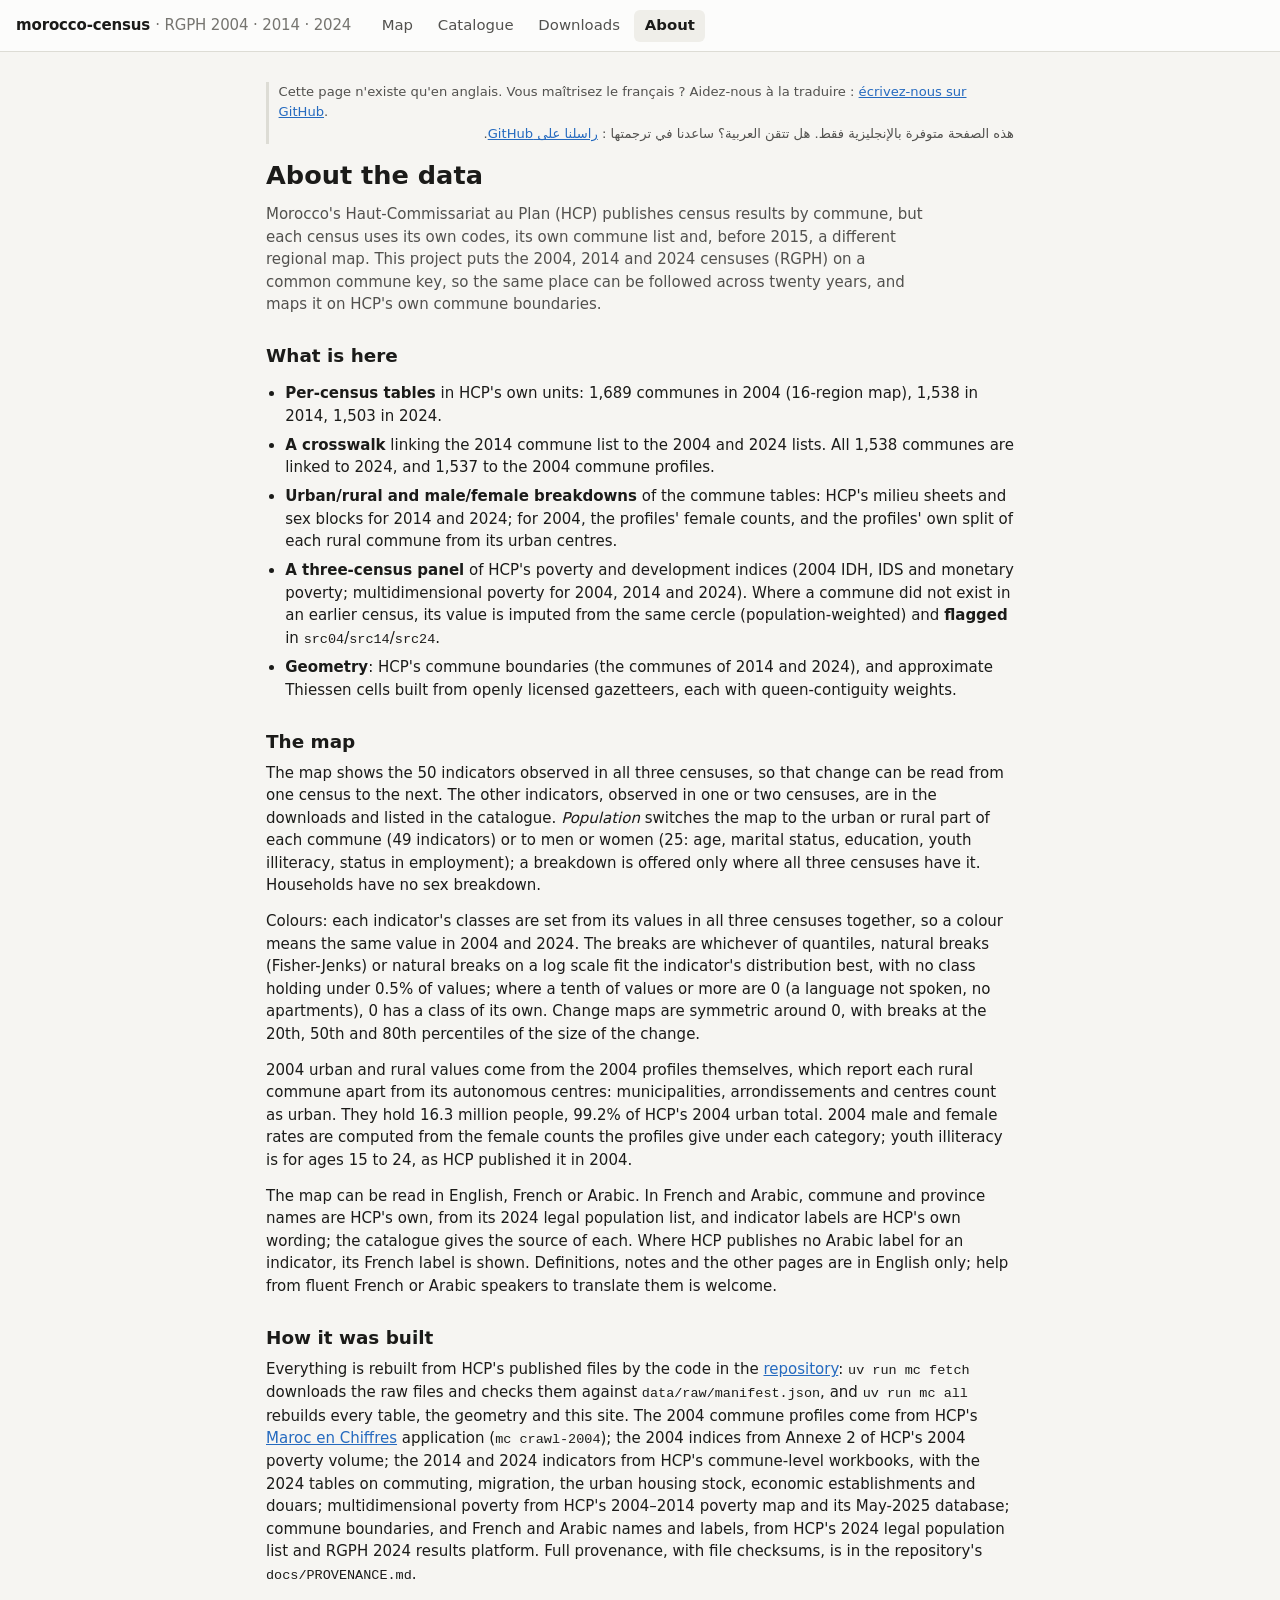
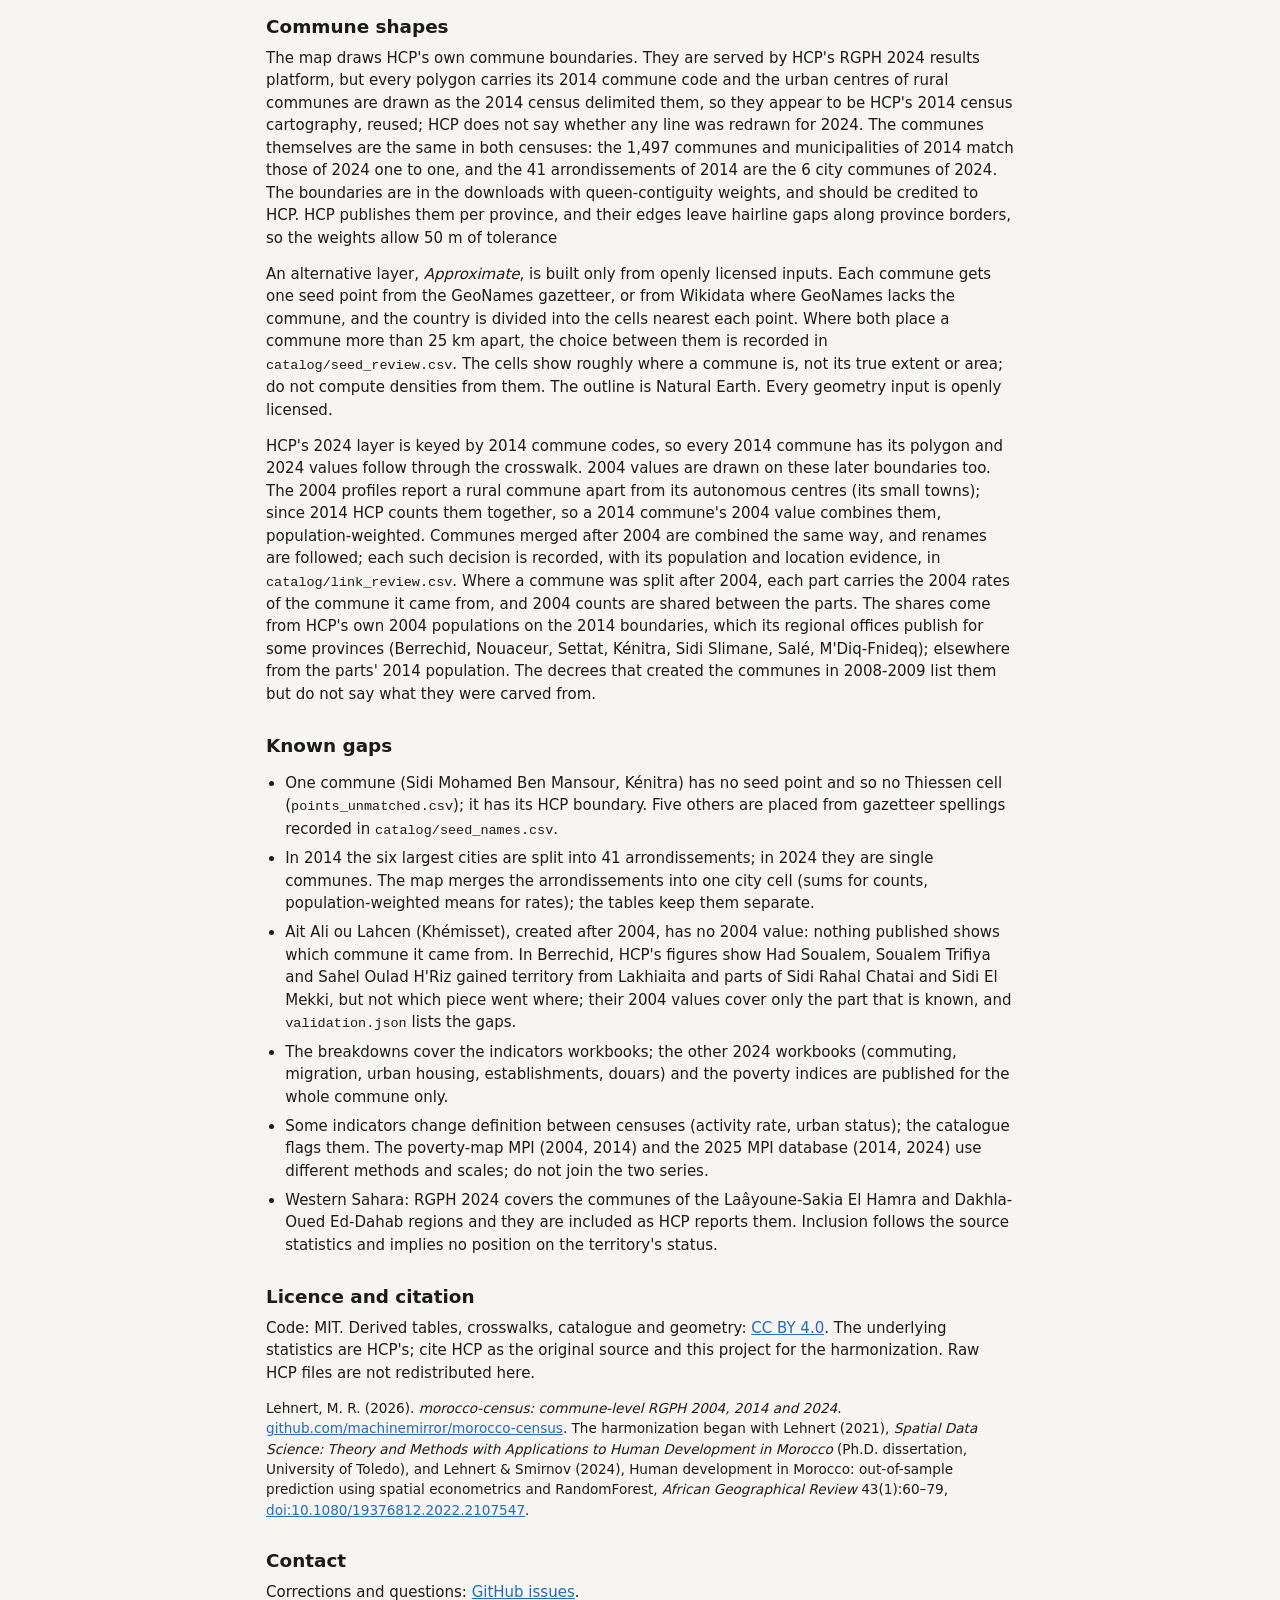
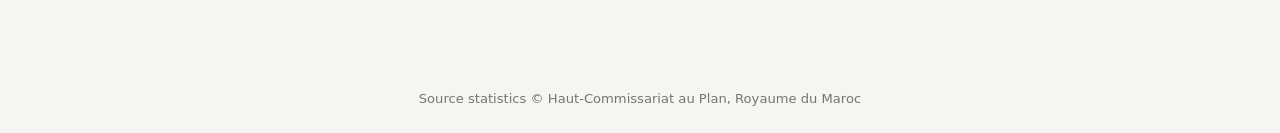
==== site/about.html @ 6229b7d9 "HCP boundary layer described as the 2014-2024 communes on HCP's 2014 census cartography The files co" ====
<!doctype html>
<html lang="en">
<head>
<meta charset="utf-8">
<meta name="viewport" content="width=device-width, initial-scale=1, viewport-fit=cover">
<title>morocco-census · About</title>
<link rel="stylesheet" href="style.css">
<style>
  .page { max-width: 780px; }
  li { margin-bottom: 0.4rem; }
  .page ul { padding-inline-start: 1.2rem; }
</style>
</head>
<body>
<header class="topbar"></header>
<div class="page">
  <div class="i18n" id="i18n-page"></div>
  <h1>About the data</h1>
  <p class="lede">Morocco's Haut-Commissariat au Plan (HCP) publishes census results by commune, but each census
    uses its own codes, its own commune list and, before 2015, a different regional map. This project puts the
    2004, 2014 and 2024 censuses (RGPH) on a common commune key, so the same place can be followed across twenty
    years, and maps it on HCP's own commune boundaries.</p>

  <h2>What is here</h2>
  <ul>
    <li><b>Per-census tables</b> in HCP's own units: 1,689 communes in 2004 (16-region map), 1,538 in 2014, 1,503 in 2024.</li>
    <li><b>A crosswalk</b> linking the 2014 commune list to the 2004 and 2024 lists. All 1,538 communes are linked to
      2024, and 1,537 to the 2004 commune profiles.</li>
    <li><b>Urban/rural and male/female breakdowns</b> of the commune tables: HCP's milieu sheets and sex blocks for 2014
      and 2024; for 2004, the profiles' female counts, and the profiles' own split of each rural commune from its
      urban centres.</li>
    <li><b>A three-census panel</b> of HCP's poverty and development indices (2004 IDH, IDS and monetary poverty;
      multidimensional poverty for 2004, 2014 and 2024). Where a commune did not exist in an earlier census, its value
      is imputed from the same cercle (population-weighted) and <b>flagged</b> in <code>src04</code>/<code>src14</code>/<code>src24</code>.</li>
    <li><b>Geometry</b>: HCP's commune boundaries (the communes of 2014 and 2024), and approximate Thiessen cells built from openly licensed
      gazetteers, each with queen-contiguity weights.</li>
  </ul>

  <h2>The map</h2>
  <p>The map shows the 50 indicators observed in all three censuses, so that change can be read from one census to the
    next. The other indicators, observed in one or two censuses, are in the downloads and listed in the catalogue.
    <i>Population</i> switches the map to the urban or rural part of each commune (49 indicators) or to men or women
    (25: age, marital status, education, youth illiteracy, status in employment); a breakdown is offered only where
    all three censuses have it. Households have no sex breakdown.</p>
  <p>Colours: each indicator's classes are set from its values in all three censuses together, so a colour means the
    same value in 2004 and 2024. The breaks are whichever of quantiles, natural breaks (Fisher-Jenks) or natural breaks
    on a log scale fit the indicator's distribution best, with no class holding under 0.5% of values; where a tenth of
    values or more are 0 (a language not spoken, no apartments), 0 has a class of its own. Change maps are symmetric
    around 0, with breaks at the 20th, 50th and 80th percentiles of the size of the change.</p>
  <p>2004 urban and rural values come from the 2004 profiles themselves, which report each rural commune apart from
    its autonomous centres: municipalities, arrondissements and centres count as urban. They hold 16.3 million people,
    99.2% of HCP's 2004 urban total. 2004 male and female rates are computed from the female counts the profiles give
    under each category; youth illiteracy is for ages 15 to 24, as HCP published it in 2004.</p>
  <p>The map can be read in English, French or Arabic. In French and Arabic, commune and province names are HCP's
    own, from its 2024 legal population list, and indicator labels are HCP's own wording; the catalogue gives the
    source of each. Where HCP publishes no Arabic label for an indicator, its French label is shown. Definitions,
    notes and the other pages are in English only; help from fluent French or Arabic speakers to translate them is
    welcome.</p>

  <h2>How it was built</h2>
  <p>Everything is rebuilt from HCP's published files by the code in the
    <a href="https://github.com/machinemirror/morocco-census">repository</a>: <code>uv run mc fetch</code> downloads
    the raw files and checks them against <code>data/raw/manifest.json</code>, and <code>uv run mc all</code> rebuilds
    every table, the geometry and this site. The 2004 commune profiles come from HCP's
    <a href="https://applications-web.hcp.ma/hpmc/frmmarocenchiffres.aspx">Maroc en Chiffres</a> application
    (<code>mc crawl-2004</code>); the 2004 indices from Annexe 2 of HCP's 2004 poverty volume; the 2014 and 2024
    indicators from HCP's commune-level workbooks, with the 2024 tables on commuting, migration, the urban housing
    stock, economic establishments and douars; multidimensional poverty from HCP's 2004–2014 poverty map and its
    May-2025 database; commune boundaries, and French and Arabic names and labels, from HCP's 2024 legal population
    list and RGPH 2024 results platform. Full provenance, with file checksums, is in the repository's
    <code>docs/PROVENANCE.md</code>.</p>

  <h2>Commune shapes</h2>
  <p>The map draws HCP's own commune boundaries. They are served by HCP's RGPH 2024 results platform, but every polygon
    carries its 2014 commune code and the urban centres of rural communes are drawn as the 2014 census delimited them,
    so they appear to be HCP's 2014 census cartography, reused; HCP does not say whether any line was redrawn for
    2024. The communes themselves are the same in both censuses: the 1,497 communes and municipalities of 2014 match
    those of 2024 one to one, and the 41 arrondissements of 2014 are the 6 city communes of 2024. The boundaries are in
    the downloads with queen-contiguity weights, and should be credited to HCP. HCP publishes them per province, and
    their edges leave hairline gaps along province borders, so the weights allow 50 m of tolerance</p>
  <p>An alternative layer, <i>Approximate</i>, is built only from openly licensed inputs. Each commune gets one seed
    point from the GeoNames gazetteer, or from Wikidata where GeoNames lacks the commune, and the country is divided
    into the cells nearest each point. Where both place a commune more than 25 km apart, the choice between them is
    recorded in <code>catalog/seed_review.csv</code>. The cells show roughly where a commune is, not its true
    extent or area; do not compute densities from them. The outline is Natural Earth. Every geometry input is openly
    licensed.</p>
  <p>HCP's 2024 layer is keyed by 2014 commune codes, so every 2014 commune has its polygon and 2024 values follow
    through the crosswalk. 2004 values are drawn on these later boundaries too. The 2004 profiles report a rural
    commune apart from its autonomous centres (its small towns); since 2014 HCP counts them together, so a 2014
    commune's 2004 value combines them, population-weighted. Communes merged after 2004 are combined the same way,
    and renames are followed; each such decision is recorded, with its population and location evidence, in
    <code>catalog/link_review.csv</code>. Where a commune was split after 2004, each part carries the 2004 rates of the
    commune it came from, and 2004 counts are shared between the parts. The shares come from HCP's own 2004
    populations on the 2014 boundaries, which its regional offices publish for some provinces (Berrechid, Nouaceur,
    Settat, Kénitra, Sidi Slimane, Salé, M'Diq-Fnideq); elsewhere from the parts' 2014 population. The decrees that
    created the communes in 2008-2009 list them but do not say what they were carved from.</p>

  <h2>Known gaps</h2>
  <ul>
    <li>One commune (Sidi Mohamed Ben Mansour, Kénitra) has no seed point and so no Thiessen cell
      (<code>points_unmatched.csv</code>); it has its HCP boundary. Five others are placed from gazetteer spellings recorded in <code>catalog/seed_names.csv</code>.</li>
    <li>In 2014 the six largest cities are split into 41 arrondissements; in 2024 they are single communes. The map
      merges the arrondissements into one city cell (sums for counts, population-weighted means for rates); the
      tables keep them separate.</li>
    <li>Ait Ali ou Lahcen (Khémisset), created after 2004, has no 2004 value: nothing published shows which commune it
      came from. In Berrechid, HCP's figures show Had Soualem, Soualem Trifiya and Sahel Oulad H'Riz gained territory
      from Lakhiaita and parts of Sidi Rahal Chatai and Sidi El Mekki, but not which piece went where; their 2004
      values cover only the part that is known, and <code>validation.json</code> lists the gaps.</li>
    <li>The breakdowns cover the indicators workbooks; the other 2024 workbooks (commuting, migration, urban housing,
      establishments, douars) and the poverty indices are published for the whole commune only.</li>
    <li>Some indicators change definition between censuses (activity rate, urban status); the catalogue flags them.
      The poverty-map MPI (2004, 2014) and the 2025 MPI database (2014, 2024) use different methods and scales; do not
      join the two series.</li>
    <li>Western Sahara: RGPH 2024 covers the communes of the Laâyoune-Sakia El Hamra and Dakhla-Oued Ed-Dahab regions and
      they are included as HCP reports them. Inclusion follows the source statistics and implies no position on the
      territory's status.</li>
  </ul>

  <h2>Licence and citation</h2>
  <p>Code: MIT. Derived tables, crosswalks, catalogue and geometry: <a href="https://creativecommons.org/licenses/by/4.0/">CC BY 4.0</a>.
    The underlying statistics are HCP's; cite HCP as the original source and this project for the harmonization.
    Raw HCP files are not redistributed here.</p>
  <p class="small">Lehnert, M. R. (2026). <i>morocco-census: commune-level RGPH 2004, 2014 and 2024</i>.
    <a href="https://github.com/machinemirror/morocco-census">github.com/machinemirror/morocco-census</a>.
    The harmonization began with Lehnert (2021), <i>Spatial Data Science: Theory and Methods with Applications to
    Human Development in Morocco</i> (Ph.D. dissertation, University of Toledo), and Lehnert &amp; Smirnov (2024),
    Human development in Morocco: out-of-sample prediction using spatial econometrics and RandomForest,
    <i>African Geographical Review</i> 43(1):60–79,
    <a href="https://doi.org/10.1080/19376812.2022.2107547">doi:10.1080/19376812.2022.2107547</a>.</p>

  <h2>Contact</h2>
  <p>Corrections and questions: <a href="https://github.com/machinemirror/morocco-census/issues">GitHub issues</a>.</p>
</div>
<footer class="site">Source statistics © Haut-Commissariat au Plan, Royaume du Maroc</footer>
<script src="common.js"></script>
<script>
MC.header("about");
</script>
</body>
</html>
---- site/style.css ----
:root {
  --bg: #f6f5f2;
  --surface: #fcfcfb;
  --surface-2: #efeee9;
  --line: #dddcd5;
  --text: #1b1b19;
  --text-2: #52514e;
  --text-3: #767570;
  --accent: #256abf;
  --accent-ink: #ffffff;
  --warn-bg: #fff4dc;
  --warn-line: #eccf8a;
  --nodata: #e4e3de;
  --sea: #dfe8ef;
  --land: #efeee9;
  --radius: 8px;
  --font: "Inter", system-ui, -apple-system, "Segoe UI", Roboto, sans-serif;
  --mono: ui-monospace, "SF Mono", Menlo, Consolas, monospace;
  color-scheme: light;
}
/* Inter has no Arabic; letter-spacing breaks Arabic joining */
:root:lang(ar) { --font: system-ui, -apple-system, "Segoe UI", "Noto Sans Arabic", Tahoma, sans-serif; }
:lang(ar) * { letter-spacing: 0 !important; }
@media (prefers-color-scheme: dark) {
  :root:not([data-theme="light"]) {
    --bg: #121211;
    --surface: #1a1a19;
    --surface-2: #242422;
    --line: #353532;
    --text: #f2f1ed;
    --text-2: #c3c2b7;
    --text-3: #9a9990;
    --accent: #6da7ec;
    --accent-ink: #0b0b0b;
    --warn-bg: #2e2716;
    --warn-line: #6b5621;
    --nodata: #3a3a37;
    --sea: #1c2328;
    --land: #262624;
    color-scheme: dark;
  }
}
:root[data-theme="dark"] {
  --bg: #121211;
  --surface: #1a1a19;
  --surface-2: #242422;
  --line: #353532;
  --text: #f2f1ed;
  --text-2: #c3c2b7;
  --text-3: #9a9990;
  --accent: #6da7ec;
  --accent-ink: #0b0b0b;
  --warn-bg: #2e2716;
  --warn-line: #6b5621;
  --nodata: #3a3a37;
  --sea: #1c2328;
  --land: #262624;
  color-scheme: dark;
}

* { box-sizing: border-box; }
html, body { margin: 0; }
body {
  background: var(--bg);
  color: var(--text);
  font: 15px/1.5 var(--font);
  -webkit-font-smoothing: antialiased;
}
a { color: var(--accent); }
code { font-family: var(--mono); font-size: 0.9em; }
h1, h2, h3 { line-height: 1.2; margin: 0 0 0.5em; }
h1 { font-size: 1.6rem; font-weight: 650; }
h2 { font-size: 1.15rem; font-weight: 620; margin-top: 1.6em; }
p { margin: 0 0 0.9em; }

.topbar {
  display: flex; align-items: center; gap: 1.25rem; flex-wrap: wrap;
  padding: 0.6rem 1rem; padding-top: calc(0.6rem + env(safe-area-inset-top, 0px));
  background: var(--surface); border-bottom: 1px solid var(--line);
}
.brand { font-weight: 680; color: var(--text); text-decoration: none; letter-spacing: -0.01em; }
.brand span { color: var(--text-3); font-weight: 500; }
.nav { display: flex; gap: 0.25rem; flex-wrap: wrap; }
.nav a {
  color: var(--text-2); text-decoration: none; padding: 0.3rem 0.65rem; border-radius: 6px; font-size: 0.93rem;
}
.nav a:hover { background: var(--surface-2); color: var(--text); }
.nav a[aria-current="page"] { background: var(--surface-2); color: var(--text); font-weight: 600; }
.topbar .spacer { flex: 1; }
.lang { display: flex; border: 1px solid var(--line); border-radius: 6px; overflow: hidden; }
.lang button {
  font: inherit; font-size: 0.82rem; border: 0; background: transparent; color: var(--text-2);
  padding: 0.2rem 0.55rem; cursor: pointer;
}
.lang button[aria-pressed="true"] { background: var(--accent); color: var(--accent-ink); }

.page { max-width: 1100px; margin: 0 auto; padding: 1.75rem 16px 3rem; }
.lede { color: var(--text-2); max-width: 70ch; }
.muted { color: var(--text-3); }
.small { font-size: 0.85rem; }

.card { background: var(--surface); border: 1px solid var(--line); border-radius: var(--radius); padding: 1rem 1.1rem; }
.grid { display: grid; grid-template-columns: repeat(auto-fill, minmax(260px, 1fr)); gap: 0.9rem; }

.i18n { color: var(--text-2); font-size: 0.82rem; }
.i18n p { margin: 0.15rem 0; }
.i18n:empty { display: none; }
#i18n-page { border-inline-start: 3px solid var(--line); padding-inline-start: 0.6rem; margin-bottom: 1rem; }

.note {
  background: var(--warn-bg); border: 1px solid var(--warn-line); border-radius: var(--radius);
  padding: 0.55rem 0.75rem; font-size: 0.85rem; color: var(--text);
}

input[type="search"], select {
  font: inherit; font-size: 0.92rem; color: var(--text); background: var(--surface);
  border: 1px solid var(--line); border-radius: 6px; padding: 0.4rem 0.55rem; width: 100%;
}
input[type="search"]:focus, select:focus, button:focus-visible { outline: 2px solid var(--accent); outline-offset: 1px; }

.seg { display: flex; border: 1px solid var(--line); border-radius: 6px; overflow: hidden; }
.seg button {
  flex: 1; font: inherit; font-size: 0.88rem; border: 0; border-inline-end: 1px solid var(--line);
  background: var(--surface); color: var(--text-2); padding: 0.35rem 0.3rem; cursor: pointer;
}
.seg button:last-child { border-inline-end: 0; }
.seg button[aria-pressed="true"] { background: var(--accent); color: var(--accent-ink); font-weight: 600; }
.seg button:disabled { color: var(--text-3); opacity: 0.45; cursor: not-allowed; }

.table-wrap { overflow-x: auto; border: 1px solid var(--line); border-radius: var(--radius); background: var(--surface); }
table { border-collapse: collapse; width: 100%; font-size: 0.88rem; }
th, td { text-align: start; padding: 0.45rem 0.65rem; border-bottom: 1px solid var(--line); vertical-align: top; }
th { font-weight: 600; color: var(--text-2); background: var(--surface-2); position: sticky; top: 0; }
tbody tr:last-child td { border-bottom: 0; }
td.num { text-align: end; font-variant-numeric: tabular-nums; white-space: nowrap; }
.tag {
  display: inline-block; font-size: 0.75rem; padding: 0.05rem 0.4rem; border-radius: 4px;
  background: var(--surface-2); color: var(--text-2); border: 1px solid var(--line); white-space: nowrap;
}
.tag.warn { background: var(--warn-bg); border-color: var(--warn-line); color: var(--text); }
footer.site { color: var(--text-3); font-size: 0.82rem; padding: 1.5rem 16px 2rem; text-align: center; }
footer.site a { color: var(--text-2); }
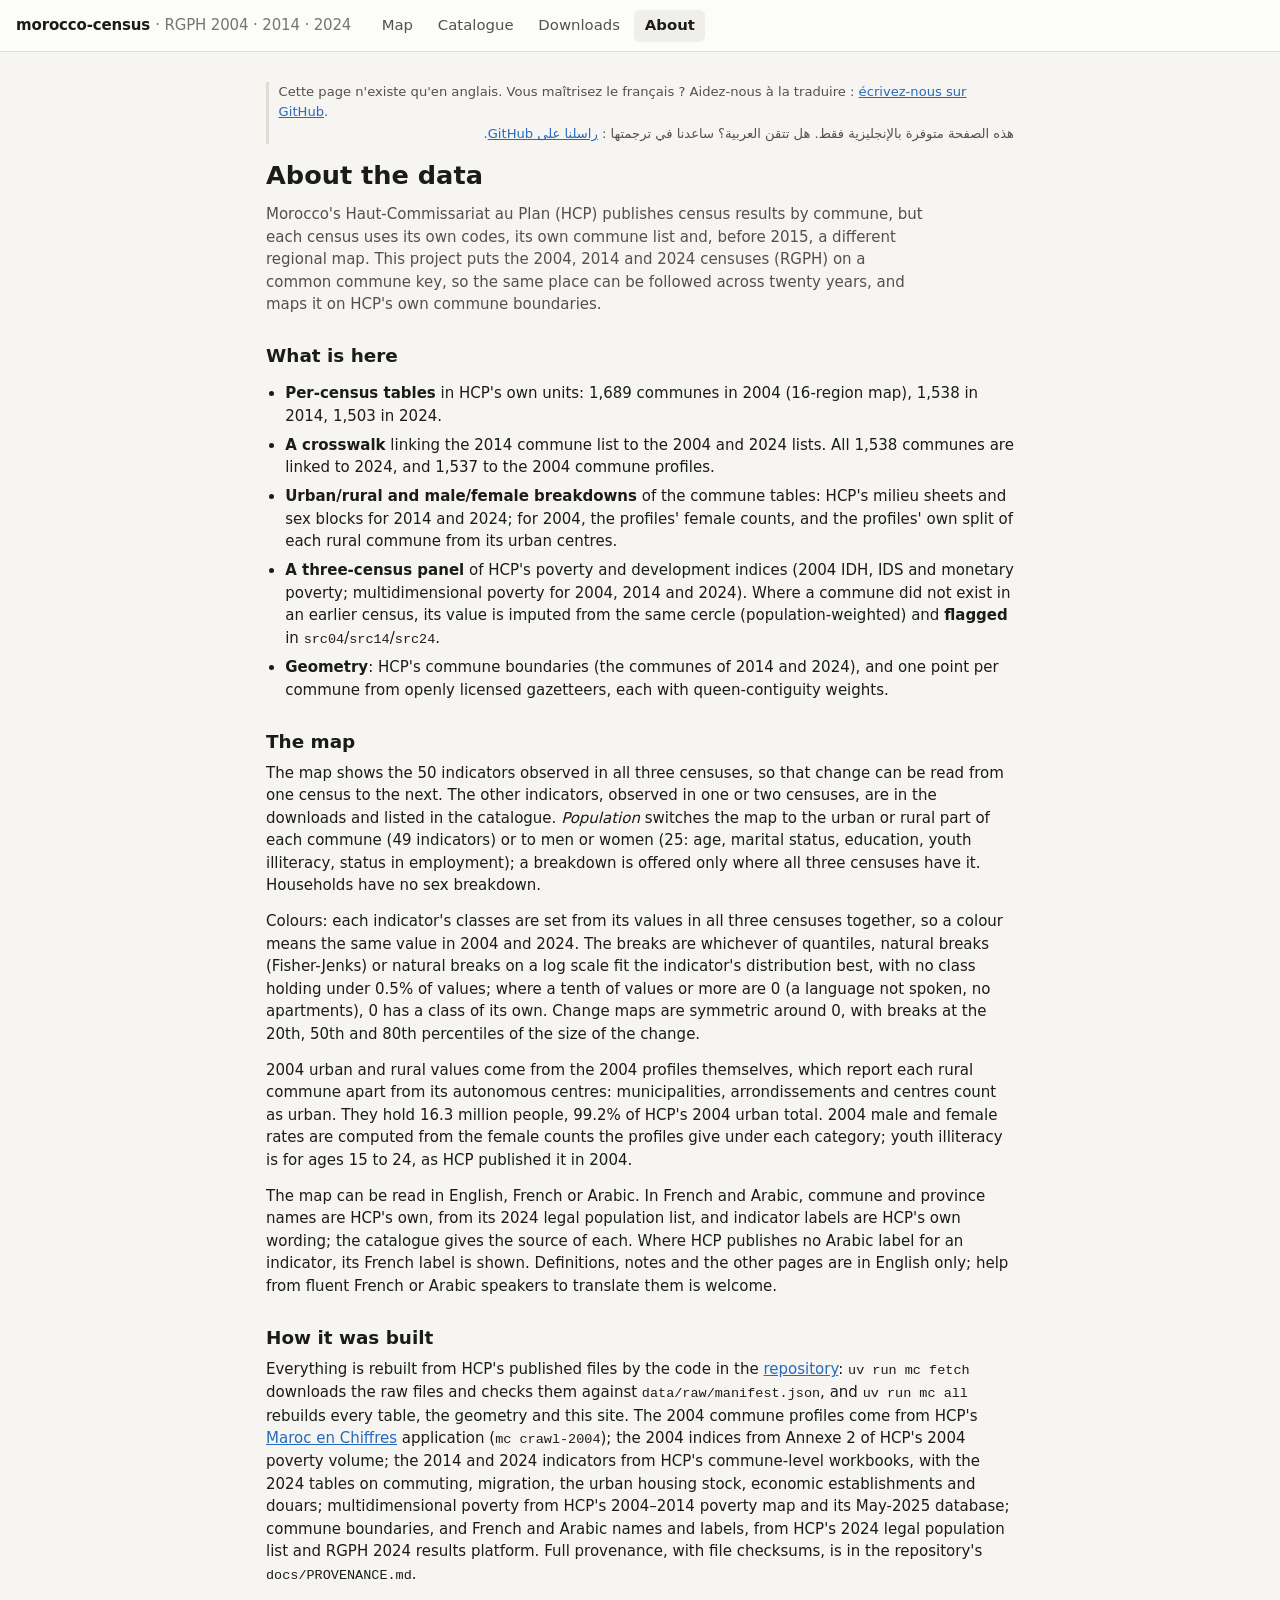
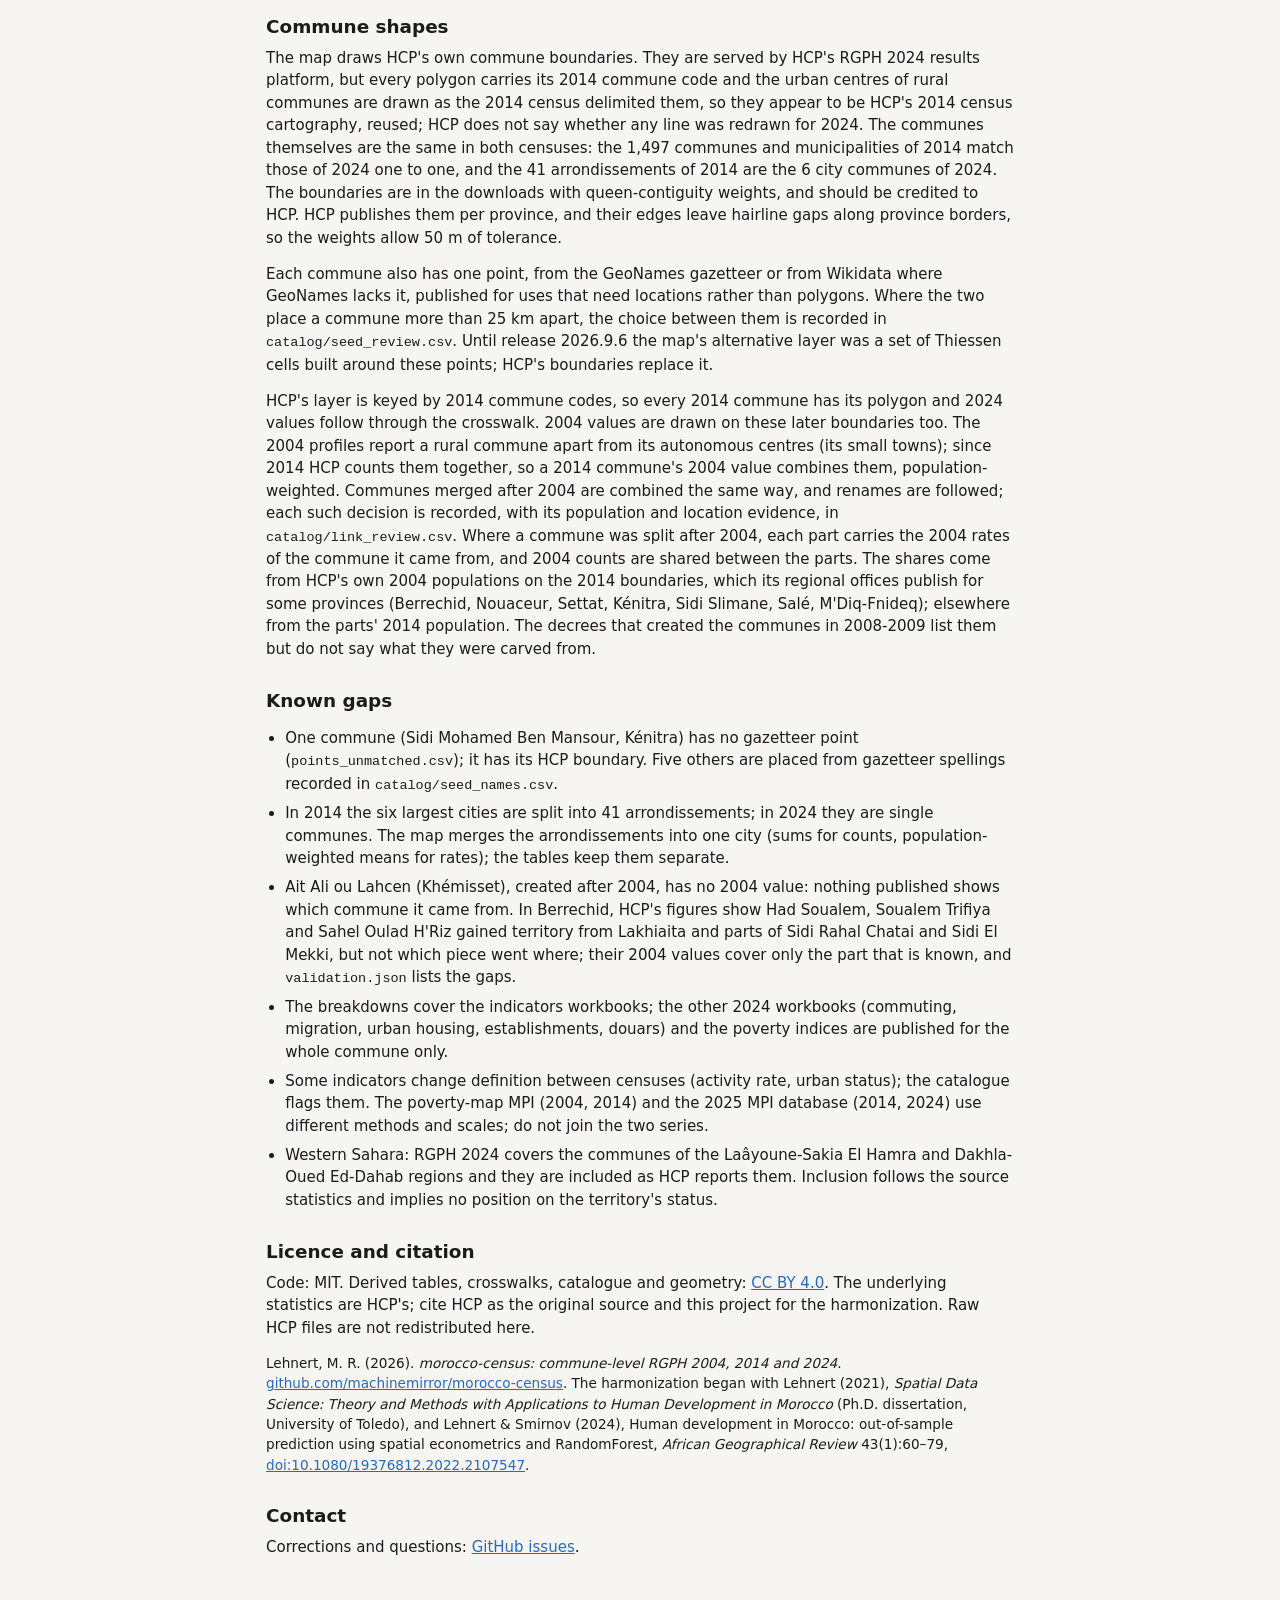
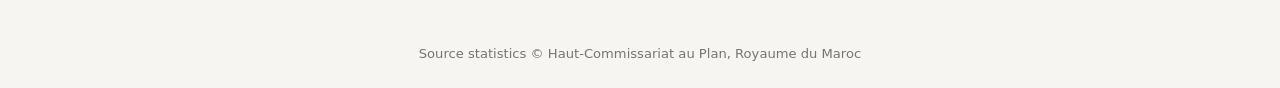
==== commit 384f75a4: "Retire the Thiessen cells; the map draws HCP's commune boundaries only - geometry: points only (geom" ====
--- a/site/about.html
+++ b/site/about.html
@@ -32,7 +32,7 @@
     <li><b>A three-census panel</b> of HCP's poverty and development indices (2004 IDH, IDS and monetary poverty;
       multidimensional poverty for 2004, 2014 and 2024). Where a commune did not exist in an earlier census, its value
       is imputed from the same cercle (population-weighted) and <b>flagged</b> in <code>src04</code>/<code>src14</code>/<code>src24</code>.</li>
-    <li><b>Geometry</b>: HCP's commune boundaries (the communes of 2014 and 2024), and approximate Thiessen cells built from openly licensed
+    <li><b>Geometry</b>: HCP's commune boundaries (the communes of 2014 and 2024), and one point per commune from openly licensed
       gazetteers, each with queen-contiguity weights.</li>
   </ul>
 
@@ -77,14 +77,12 @@
     2024. The communes themselves are the same in both censuses: the 1,497 communes and municipalities of 2014 match
     those of 2024 one to one, and the 41 arrondissements of 2014 are the 6 city communes of 2024. The boundaries are in
     the downloads with queen-contiguity weights, and should be credited to HCP. HCP publishes them per province, and
-    their edges leave hairline gaps along province borders, so the weights allow 50 m of tolerance</p>
-  <p>An alternative layer, <i>Approximate</i>, is built only from openly licensed inputs. Each commune gets one seed
-    point from the GeoNames gazetteer, or from Wikidata where GeoNames lacks the commune, and the country is divided
-    into the cells nearest each point. Where both place a commune more than 25 km apart, the choice between them is
-    recorded in <code>catalog/seed_review.csv</code>. The cells show roughly where a commune is, not its true
-    extent or area; do not compute densities from them. The outline is Natural Earth. Every geometry input is openly
-    licensed.</p>
-  <p>HCP's 2024 layer is keyed by 2014 commune codes, so every 2014 commune has its polygon and 2024 values follow
+    their edges leave hairline gaps along province borders, so the weights allow 50 m of tolerance.</p>
+  <p>Each commune also has one point, from the GeoNames gazetteer or from Wikidata where GeoNames lacks it, published
+    for uses that need locations rather than polygons. Where the two place a commune more than 25 km apart, the choice
+    between them is recorded in <code>catalog/seed_review.csv</code>. Until release 2026.9.6 the map's alternative
+    layer was a set of Thiessen cells built around these points; HCP's boundaries replace it.</p>
+  <p>HCP's layer is keyed by 2014 commune codes, so every 2014 commune has its polygon and 2024 values follow
     through the crosswalk. 2004 values are drawn on these later boundaries too. The 2004 profiles report a rural
     commune apart from its autonomous centres (its small towns); since 2014 HCP counts them together, so a 2014
     commune's 2004 value combines them, population-weighted. Communes merged after 2004 are combined the same way,
@@ -97,10 +95,10 @@
 
   <h2>Known gaps</h2>
   <ul>
-    <li>One commune (Sidi Mohamed Ben Mansour, Kénitra) has no seed point and so no Thiessen cell
+    <li>One commune (Sidi Mohamed Ben Mansour, Kénitra) has no gazetteer point
       (<code>points_unmatched.csv</code>); it has its HCP boundary. Five others are placed from gazetteer spellings recorded in <code>catalog/seed_names.csv</code>.</li>
     <li>In 2014 the six largest cities are split into 41 arrondissements; in 2024 they are single communes. The map
-      merges the arrondissements into one city cell (sums for counts, population-weighted means for rates); the
+      merges the arrondissements into one city (sums for counts, population-weighted means for rates); the
       tables keep them separate.</li>
     <li>Ait Ali ou Lahcen (Khémisset), created after 2004, has no 2004 value: nothing published shows which commune it
       came from. In Berrechid, HCP's figures show Had Soualem, Soualem Trifiya and Sahel Oulad H'Riz gained territory
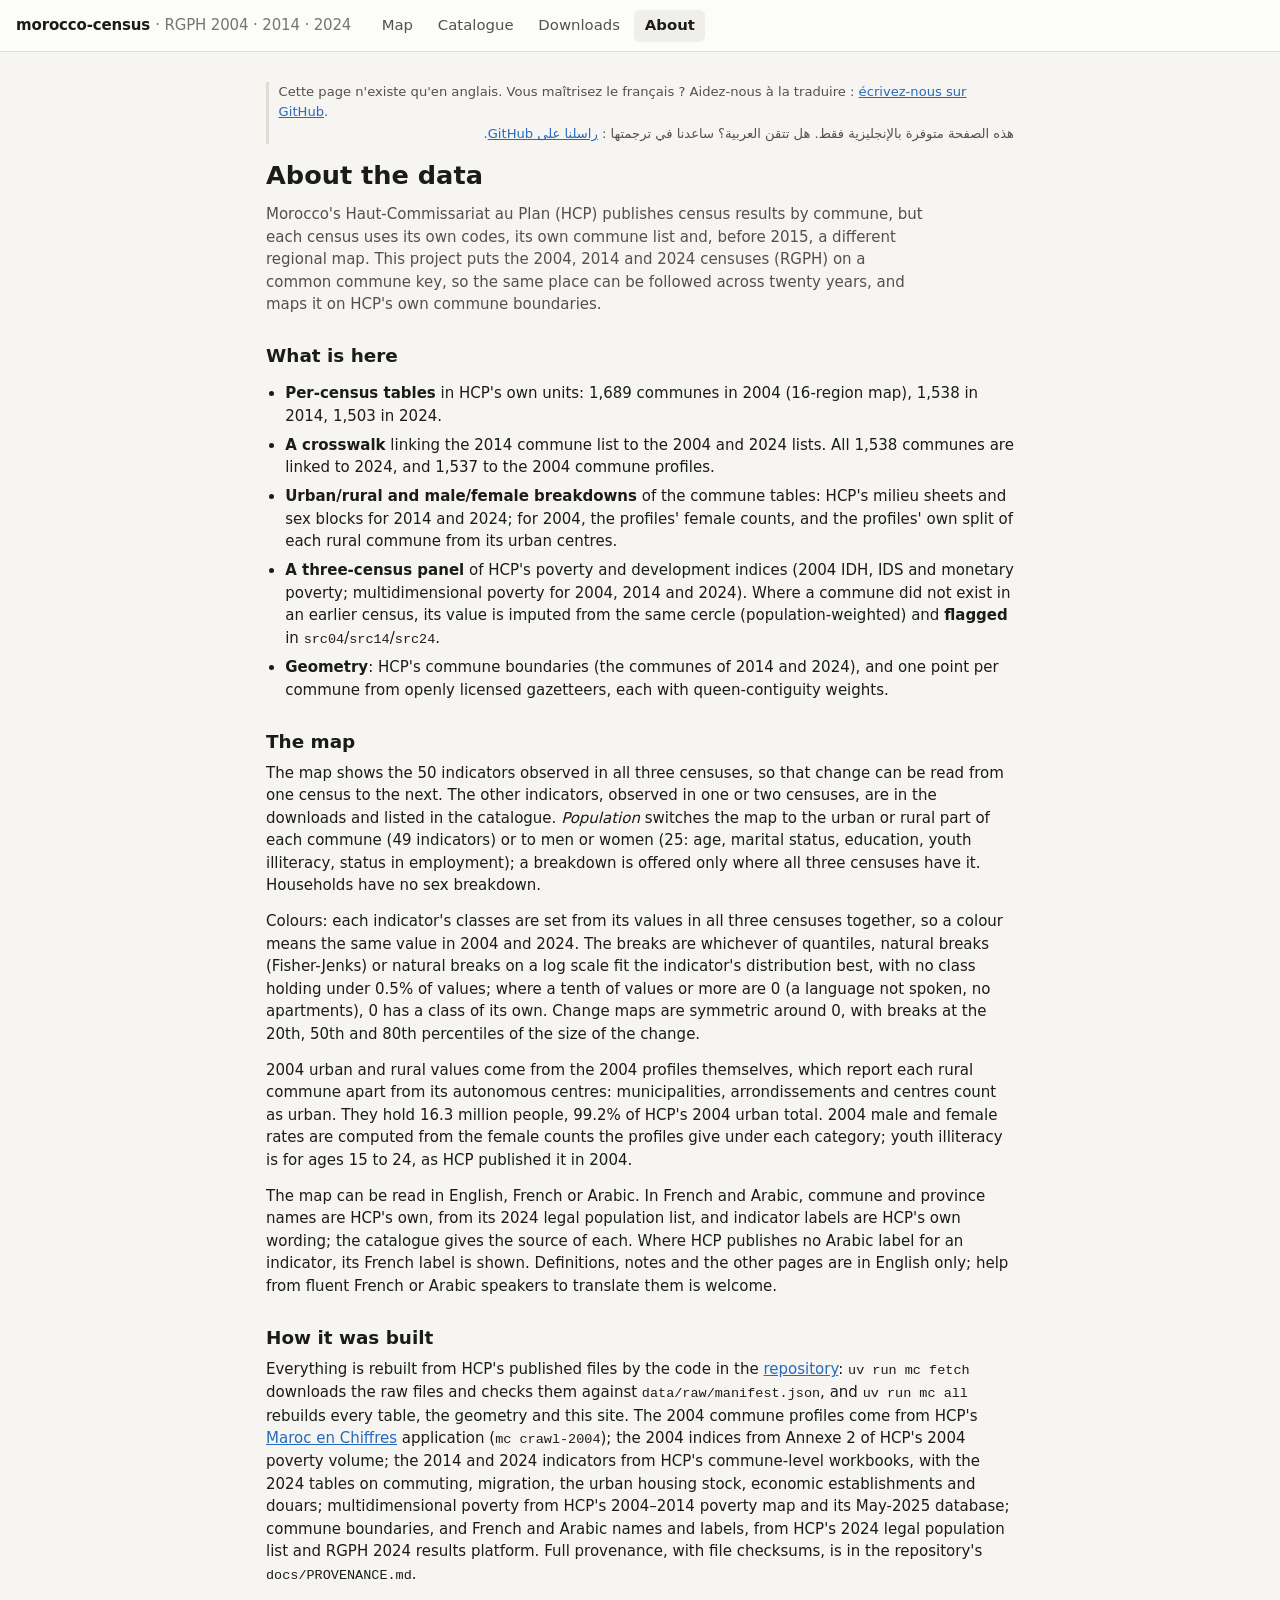
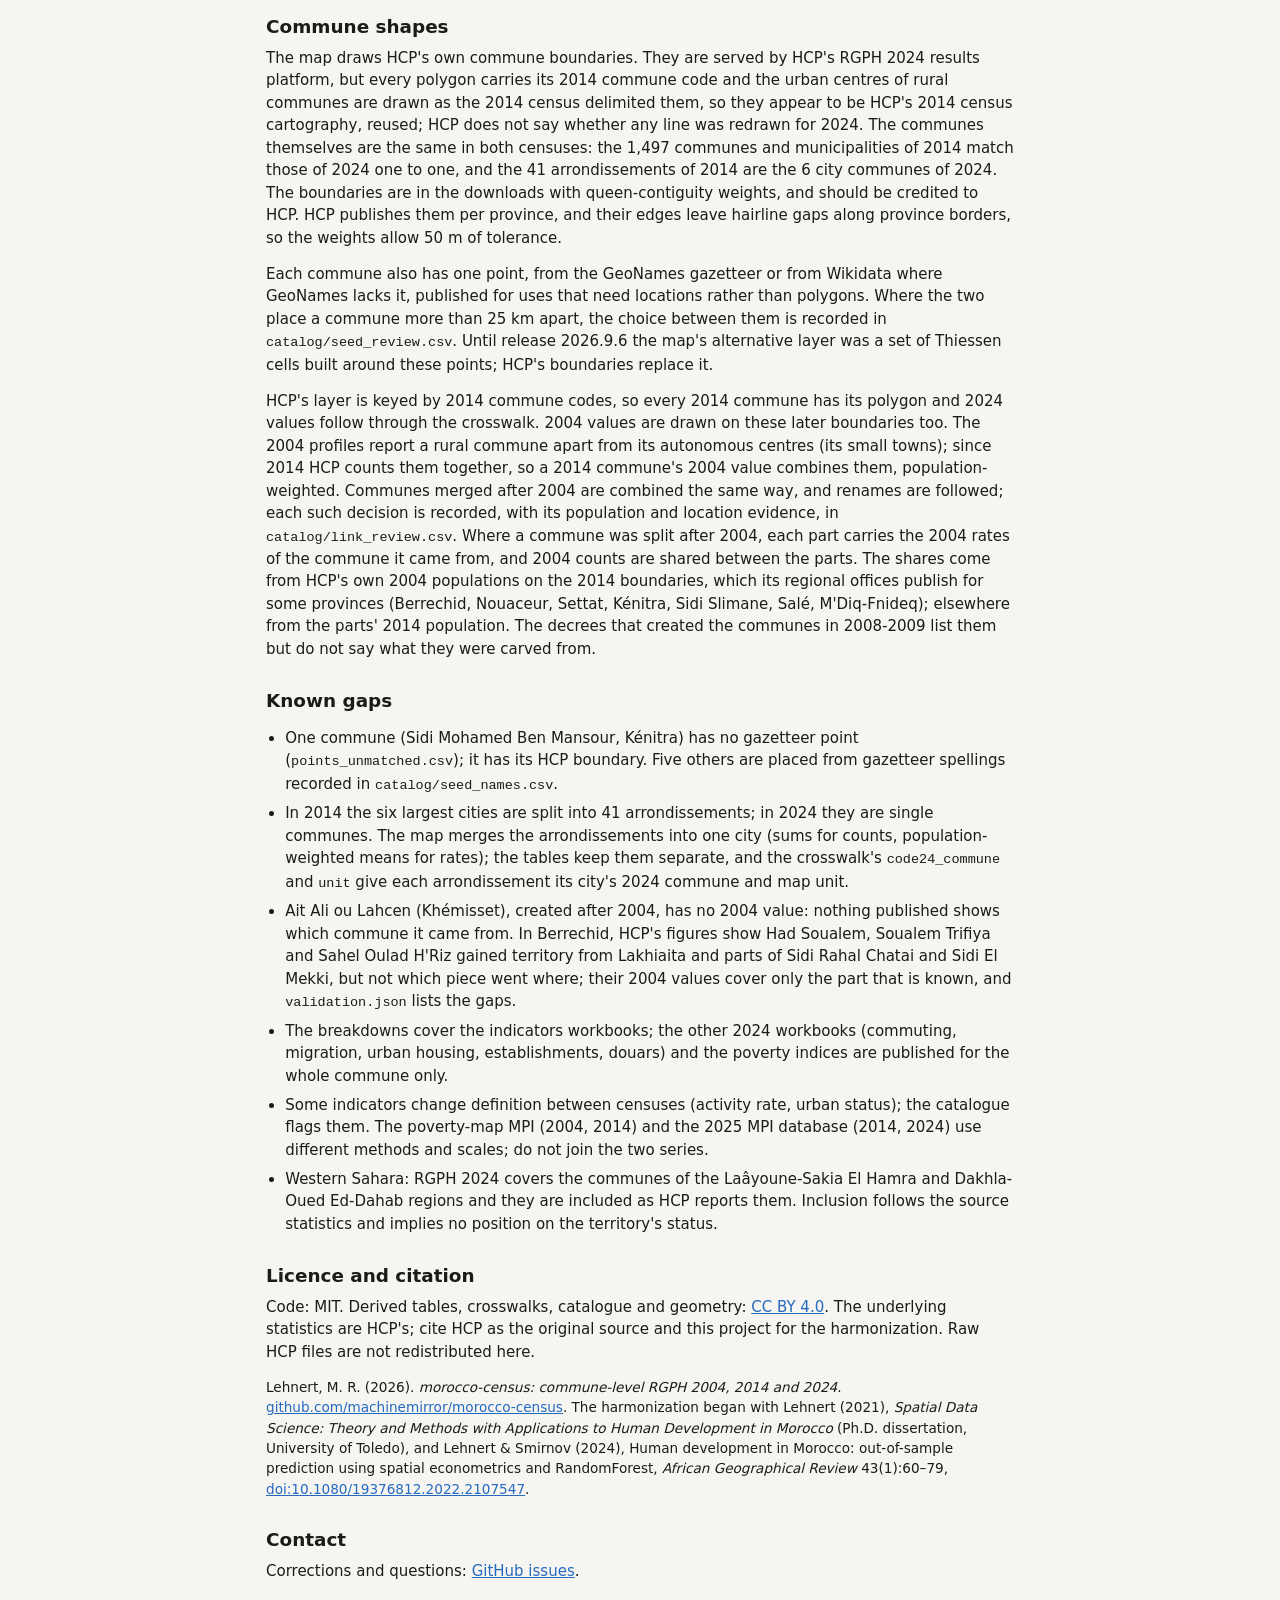
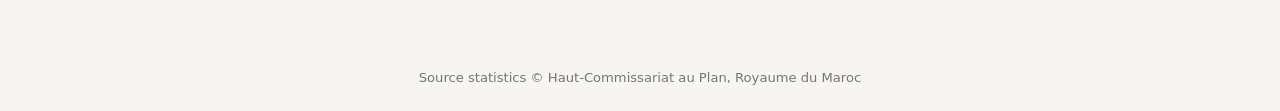
==== commit c2d4f4c5: "Fix defects found in the white-paper review: annex links, 2024 join keys, legal population, fetch ch" ====
--- a/site/about.html
+++ b/site/about.html
@@ -99,7 +99,8 @@
       (<code>points_unmatched.csv</code>); it has its HCP boundary. Five others are placed from gazetteer spellings recorded in <code>catalog/seed_names.csv</code>.</li>
     <li>In 2014 the six largest cities are split into 41 arrondissements; in 2024 they are single communes. The map
       merges the arrondissements into one city (sums for counts, population-weighted means for rates); the
-      tables keep them separate.</li>
+      tables keep them separate, and the crosswalk's <code>code24_commune</code> and <code>unit</code> give each
+      arrondissement its city's 2024 commune and map unit.</li>
     <li>Ait Ali ou Lahcen (Khémisset), created after 2004, has no 2004 value: nothing published shows which commune it
       came from. In Berrechid, HCP's figures show Had Soualem, Soualem Trifiya and Sahel Oulad H'Riz gained territory
       from Lakhiaita and parts of Sidi Rahal Chatai and Sidi El Mekki, but not which piece went where; their 2004
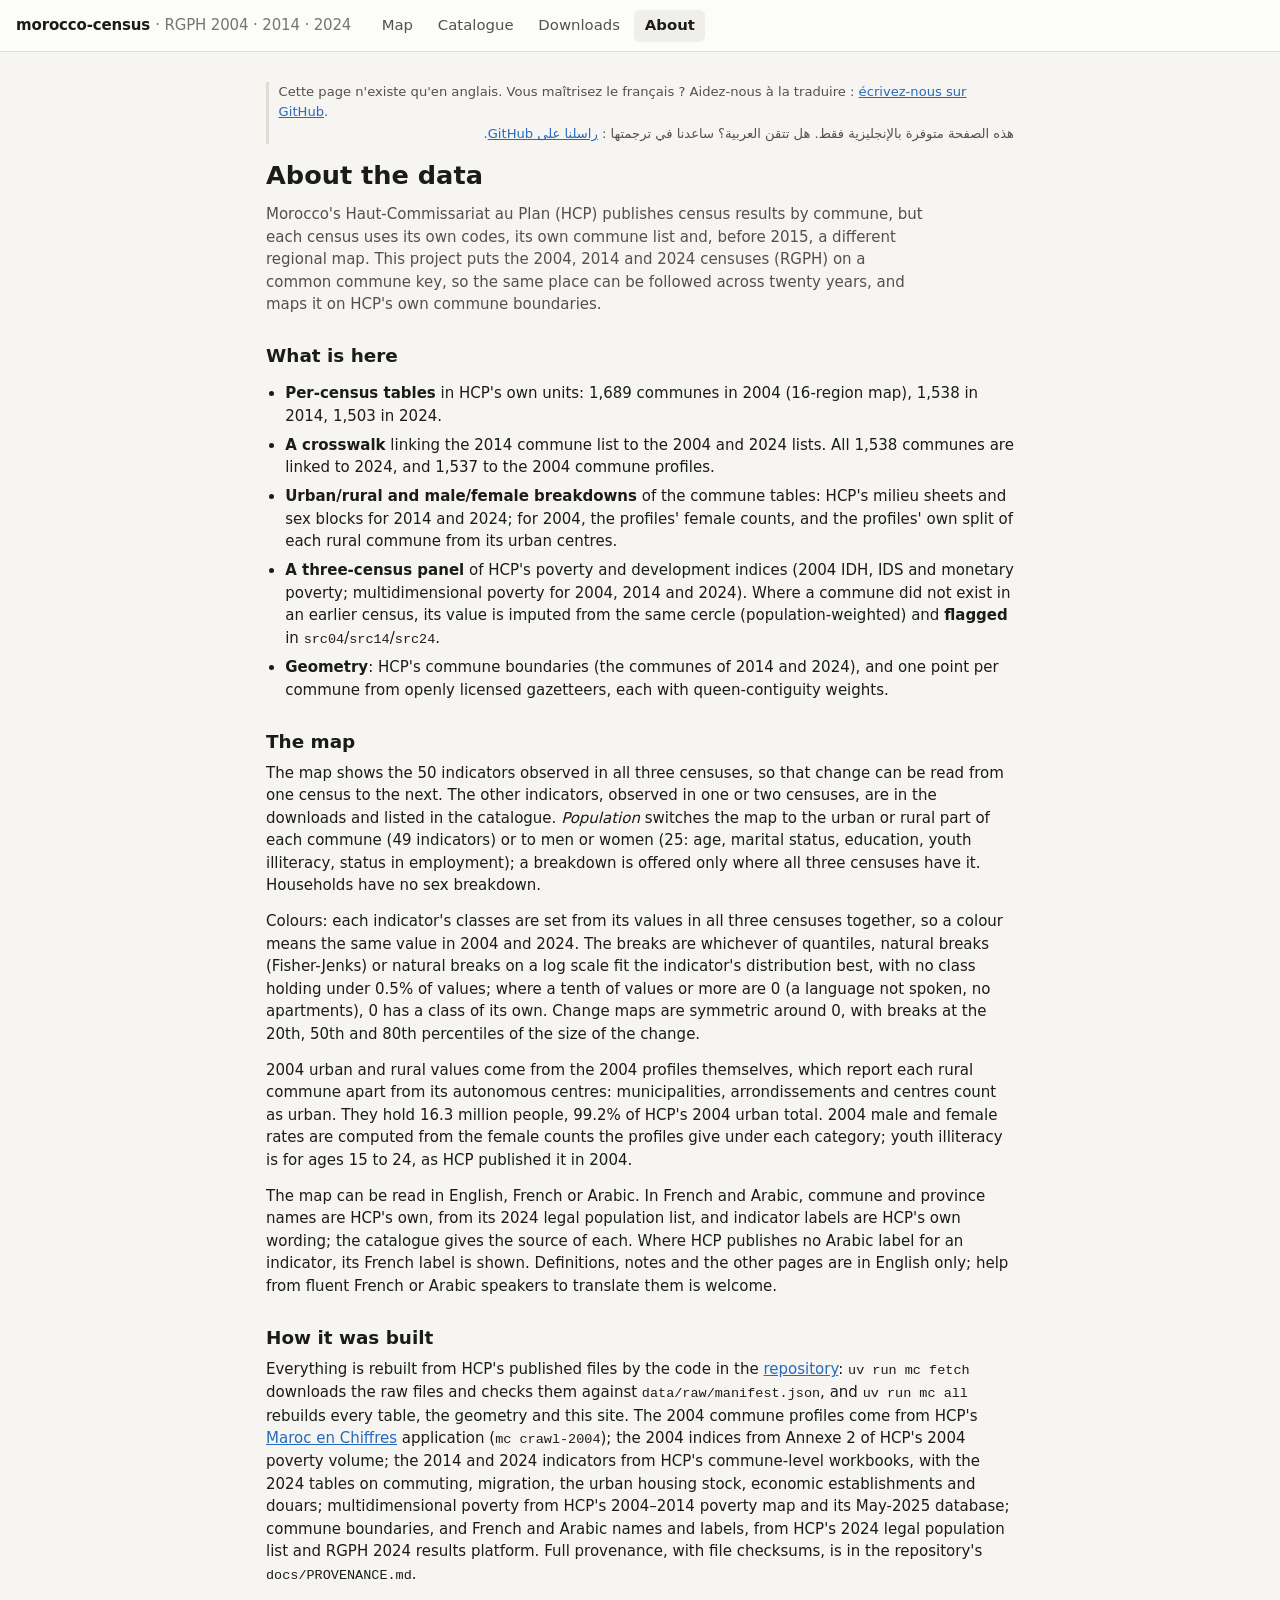
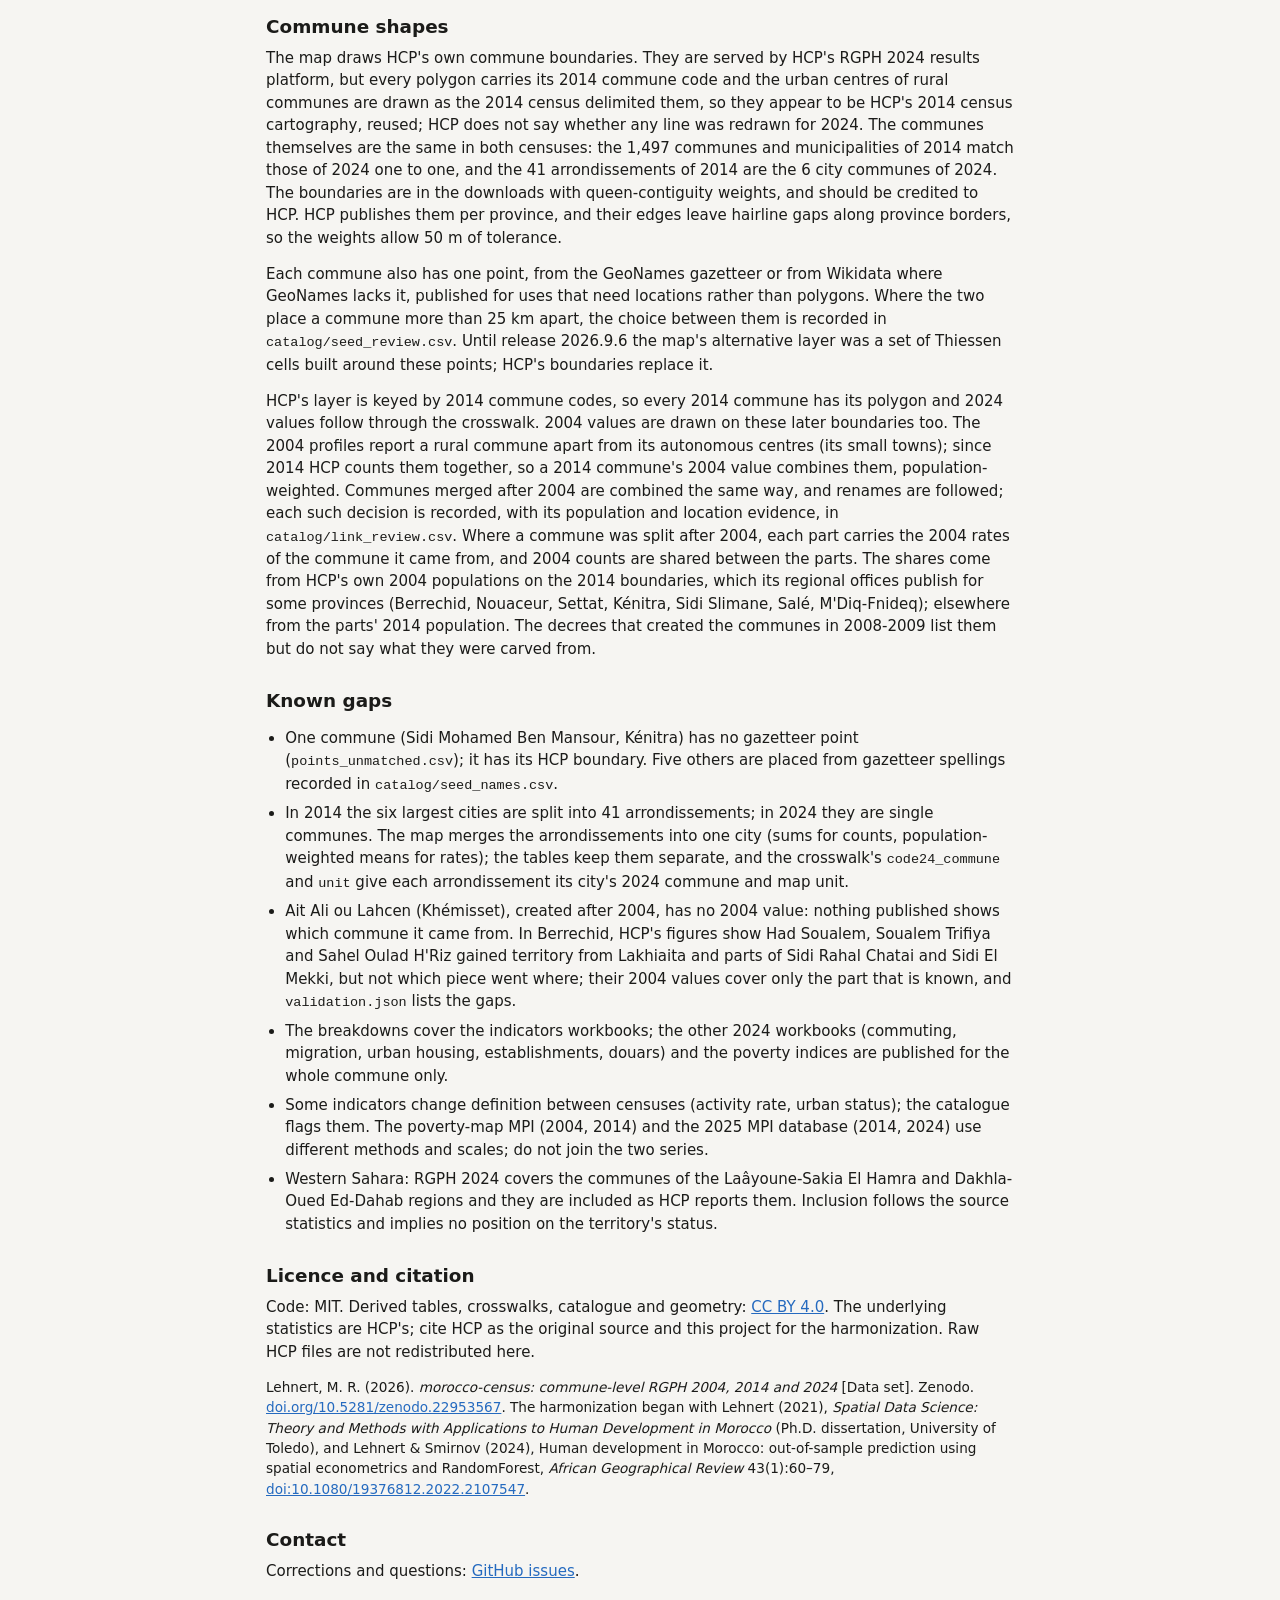
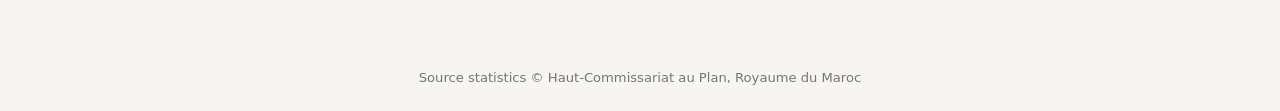
==== commit 15ec5c3e: "Cite the Zenodo concept DOI (10.5281/zenodo.22953567) Co-Authored-By: Claude Opus 5.5 (1M context) <" ====
--- a/site/about.html
+++ b/site/about.html
@@ -119,8 +119,8 @@
   <p>Code: MIT. Derived tables, crosswalks, catalogue and geometry: <a href="https://creativecommons.org/licenses/by/4.0/">CC BY 4.0</a>.
     The underlying statistics are HCP's; cite HCP as the original source and this project for the harmonization.
     Raw HCP files are not redistributed here.</p>
-  <p class="small">Lehnert, M. R. (2026). <i>morocco-census: commune-level RGPH 2004, 2014 and 2024</i>.
-    <a href="https://github.com/machinemirror/morocco-census">github.com/machinemirror/morocco-census</a>.
+  <p class="small">Lehnert, M. R. (2026). <i>morocco-census: commune-level RGPH 2004, 2014 and 2024</i> [Data set].
+    Zenodo. <a href="https://doi.org/10.5281/zenodo.22953567">doi.org/10.5281/zenodo.22953567</a>.
     The harmonization began with Lehnert (2021), <i>Spatial Data Science: Theory and Methods with Applications to
     Human Development in Morocco</i> (Ph.D. dissertation, University of Toledo), and Lehnert &amp; Smirnov (2024),
     Human development in Morocco: out-of-sample prediction using spatial econometrics and RandomForest,
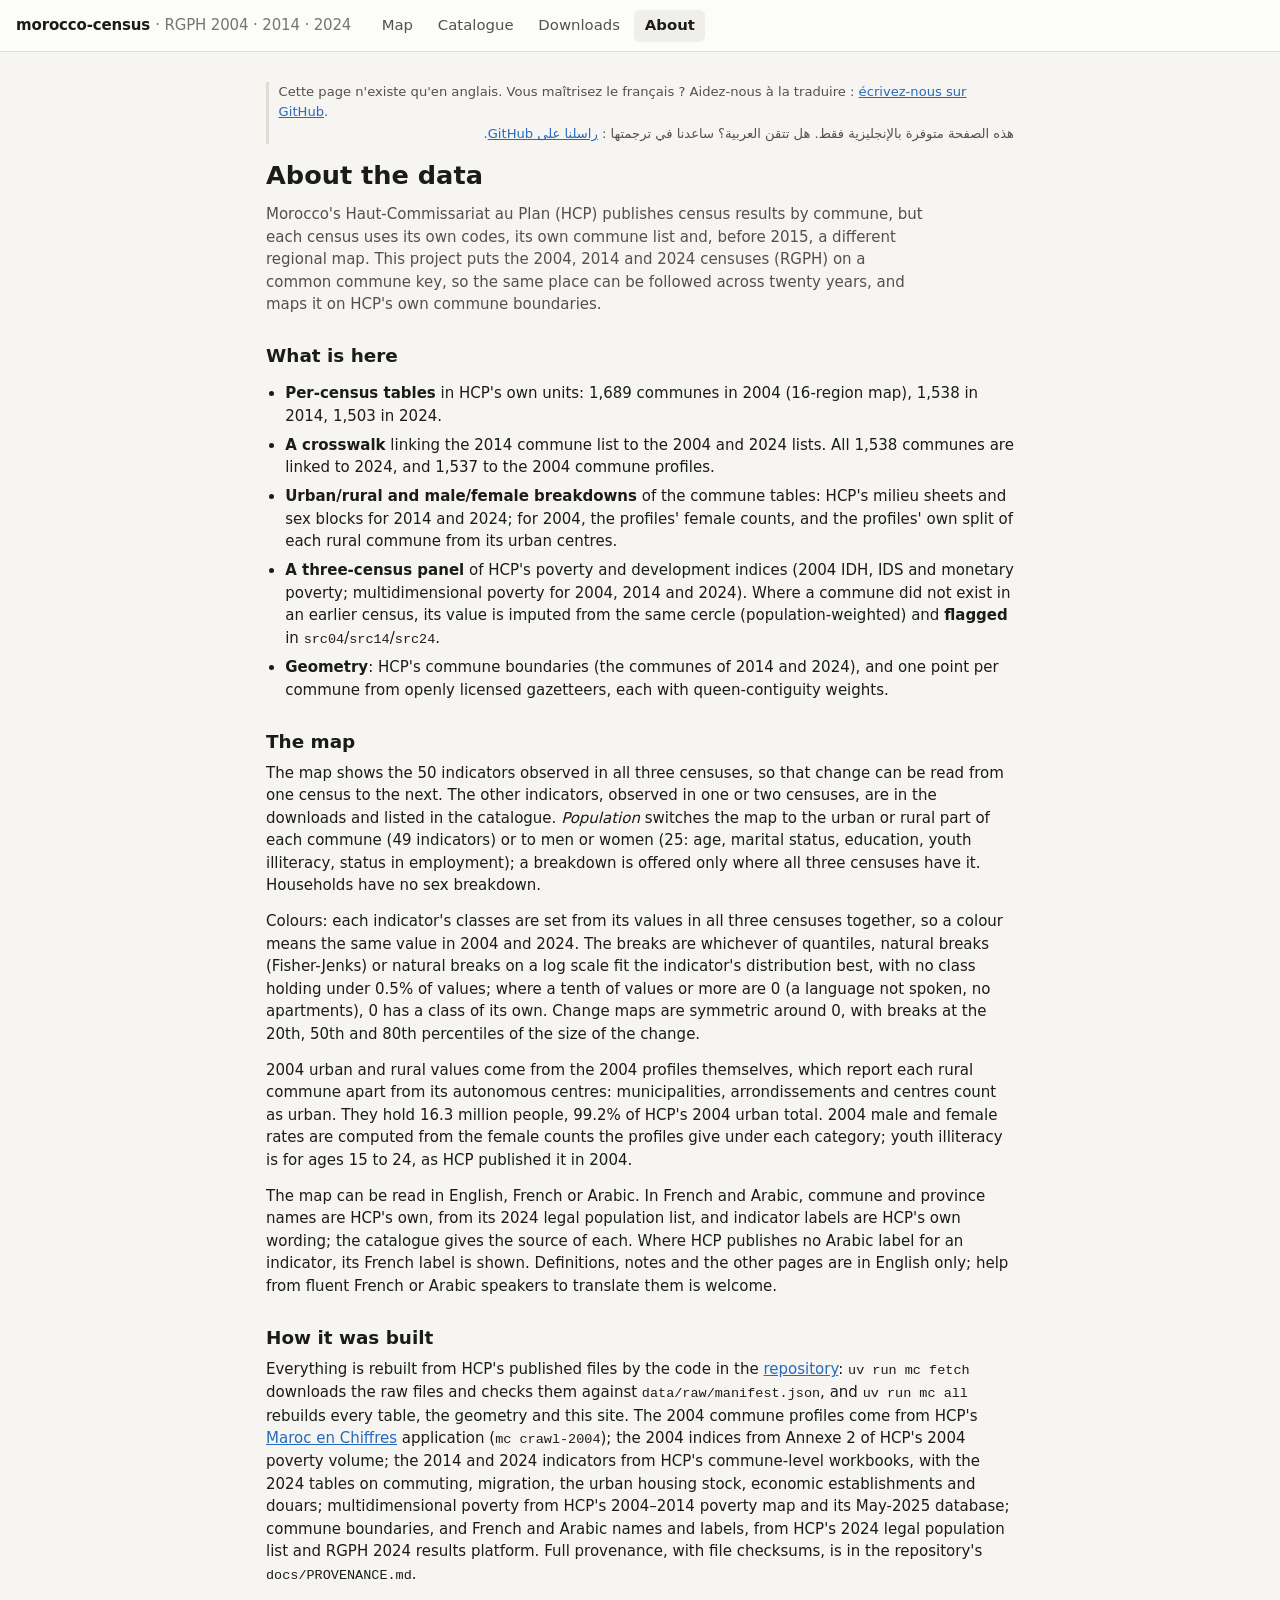
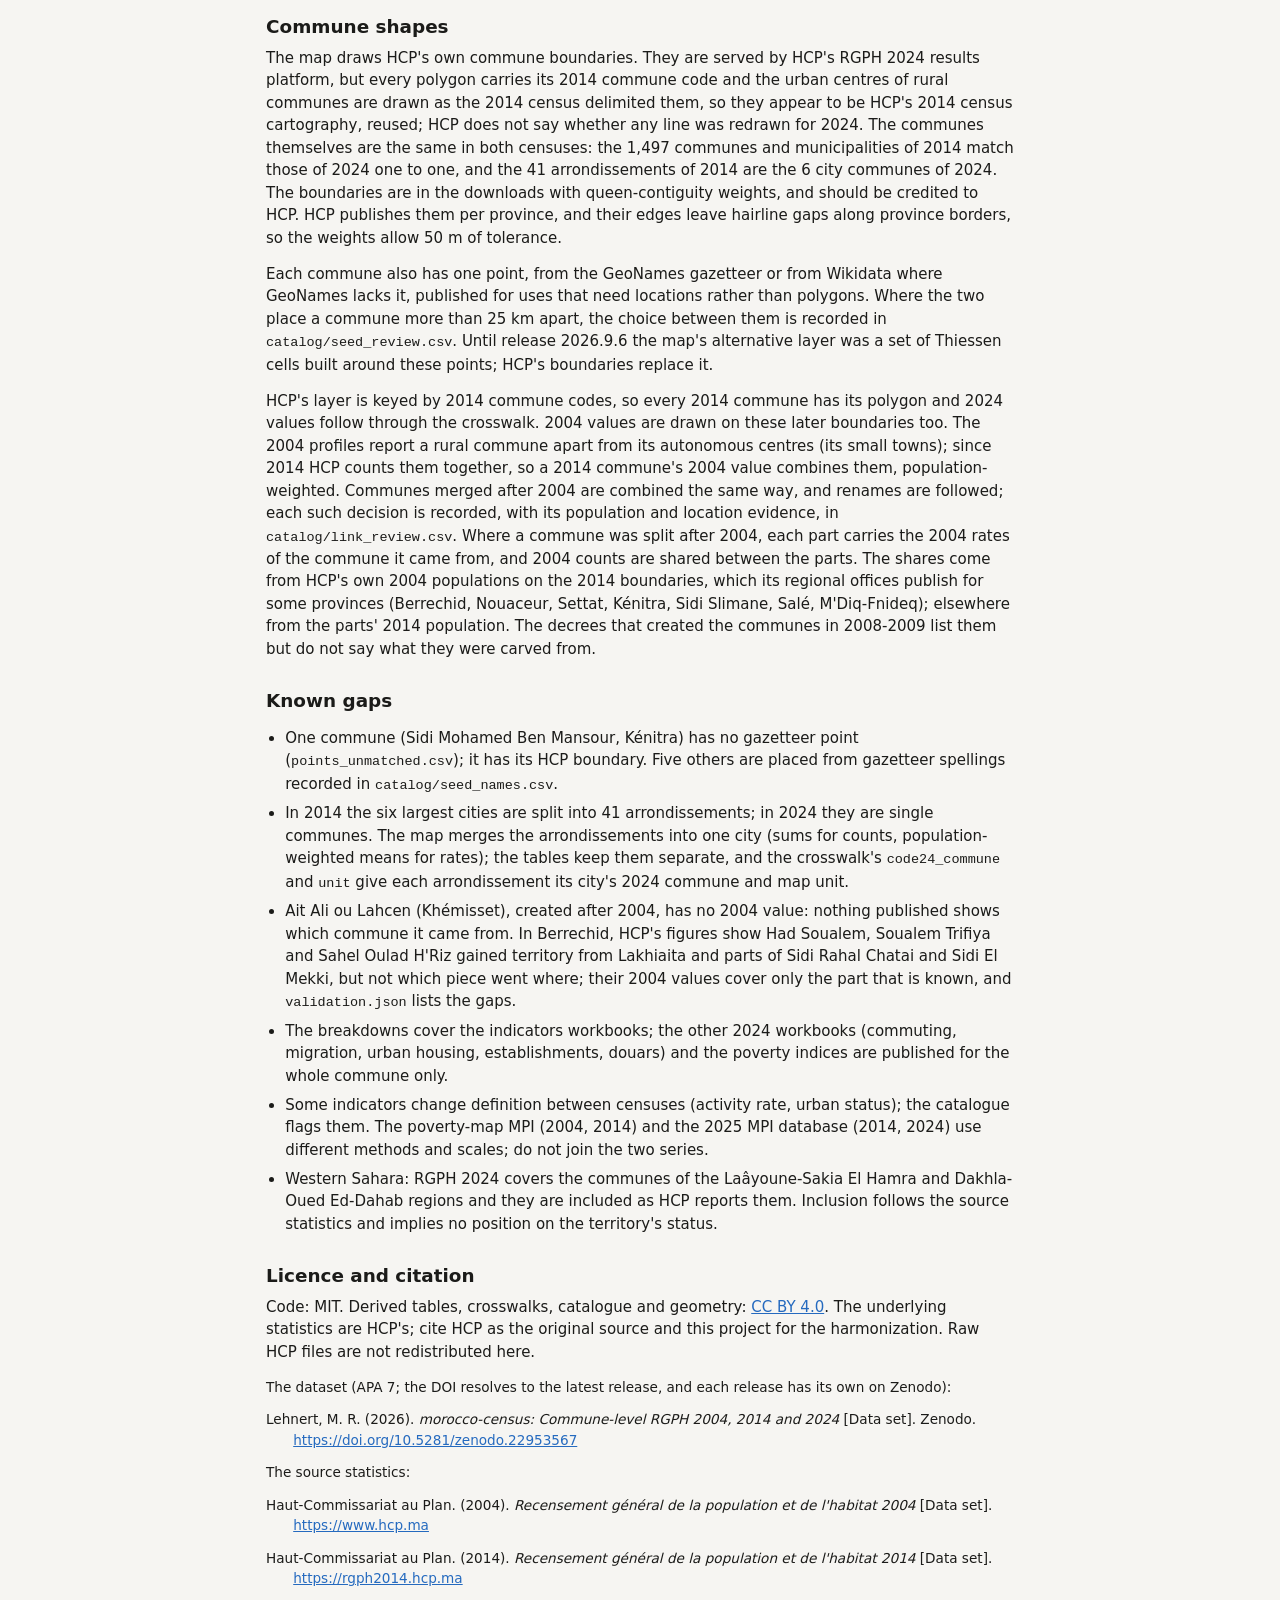
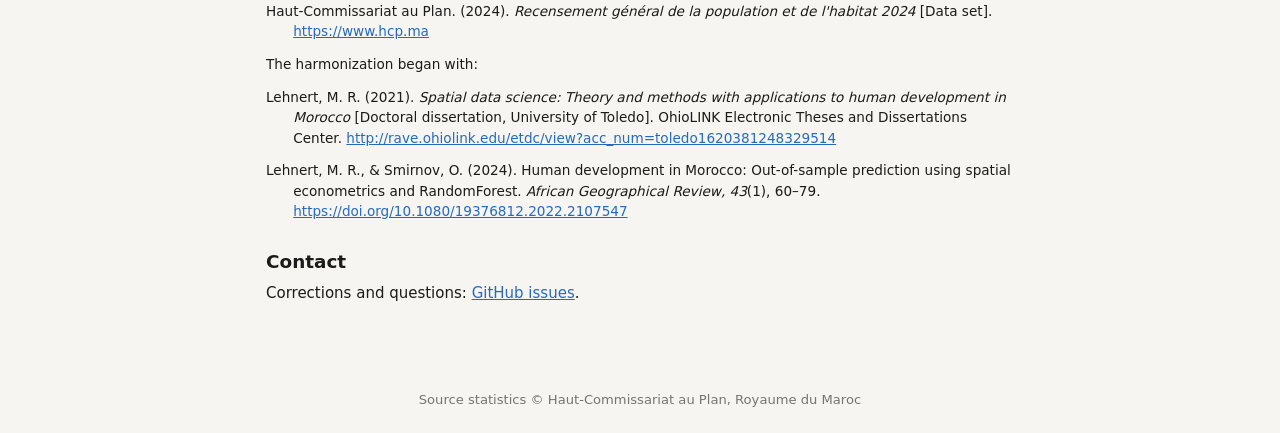
==== commit 0aafc2a4: "Citations in APA 7: dataset, HCP censuses, dissertation and article Co-Authored-By: Claude Opus 5.5 " ====
--- a/site/about.html
+++ b/site/about.html
@@ -119,13 +119,24 @@
   <p>Code: MIT. Derived tables, crosswalks, catalogue and geometry: <a href="https://creativecommons.org/licenses/by/4.0/">CC BY 4.0</a>.
     The underlying statistics are HCP's; cite HCP as the original source and this project for the harmonization.
     Raw HCP files are not redistributed here.</p>
-  <p class="small">Lehnert, M. R. (2026). <i>morocco-census: commune-level RGPH 2004, 2014 and 2024</i> [Data set].
-    Zenodo. <a href="https://doi.org/10.5281/zenodo.22953567">doi.org/10.5281/zenodo.22953567</a>.
-    The harmonization began with Lehnert (2021), <i>Spatial Data Science: Theory and Methods with Applications to
-    Human Development in Morocco</i> (Ph.D. dissertation, University of Toledo), and Lehnert &amp; Smirnov (2024),
-    Human development in Morocco: out-of-sample prediction using spatial econometrics and RandomForest,
-    <i>African Geographical Review</i> 43(1):60–79,
-    <a href="https://doi.org/10.1080/19376812.2022.2107547">doi:10.1080/19376812.2022.2107547</a>.</p>
+  <p class="small">The dataset (APA 7; the DOI resolves to the latest release, and each release has its own on
+    Zenodo):</p>
+  <p class="small ref">Lehnert, M. R. (2026). <i>morocco-census: Commune-level RGPH 2004, 2014 and 2024</i> [Data set].
+    Zenodo. <a href="https://doi.org/10.5281/zenodo.22953567">https://doi.org/10.5281/zenodo.22953567</a></p>
+  <p class="small">The source statistics:</p>
+  <p class="small ref">Haut-Commissariat au Plan. (2004). <i>Recensement général de la population et de l'habitat
+    2004</i> [Data set]. <a href="https://www.hcp.ma">https://www.hcp.ma</a></p>
+  <p class="small ref">Haut-Commissariat au Plan. (2014). <i>Recensement général de la population et de l'habitat
+    2014</i> [Data set]. <a href="https://rgph2014.hcp.ma">https://rgph2014.hcp.ma</a></p>
+  <p class="small ref">Haut-Commissariat au Plan. (2024). <i>Recensement général de la population et de l'habitat
+    2024</i> [Data set]. <a href="https://www.hcp.ma">https://www.hcp.ma</a></p>
+  <p class="small">The harmonization began with:</p>
+  <p class="small ref">Lehnert, M. R. (2021). <i>Spatial data science: Theory and methods with applications to human
+    development in Morocco</i> [Doctoral dissertation, University of Toledo]. OhioLINK Electronic Theses and
+    Dissertations Center. <a href="http://rave.ohiolink.edu/etdc/view?acc_num=toledo1620381248329514">http://rave.ohiolink.edu/etdc/view?acc_num=toledo1620381248329514</a></p>
+  <p class="small ref">Lehnert, M. R., &amp; Smirnov, O. (2024). Human development in Morocco: Out-of-sample
+    prediction using spatial econometrics and RandomForest. <i>African Geographical Review, 43</i>(1), 60–79.
+    <a href="https://doi.org/10.1080/19376812.2022.2107547">https://doi.org/10.1080/19376812.2022.2107547</a></p>
 
   <h2>Contact</h2>
   <p>Corrections and questions: <a href="https://github.com/machinemirror/morocco-census/issues">GitHub issues</a>.</p>
--- a/site/style.css
+++ b/site/style.css
@@ -98,6 +98,7 @@
 .lede { color: var(--text-2); max-width: 70ch; }
 .muted { color: var(--text-3); }
 .small { font-size: 0.85rem; }
+.ref { padding-left: 2em; text-indent: -2em; overflow-wrap: anywhere; }
 
 .card { background: var(--surface); border: 1px solid var(--line); border-radius: var(--radius); padding: 1rem 1.1rem; }
 .grid { display: grid; grid-template-columns: repeat(auto-fill, minmax(260px, 1fr)); gap: 0.9rem; }
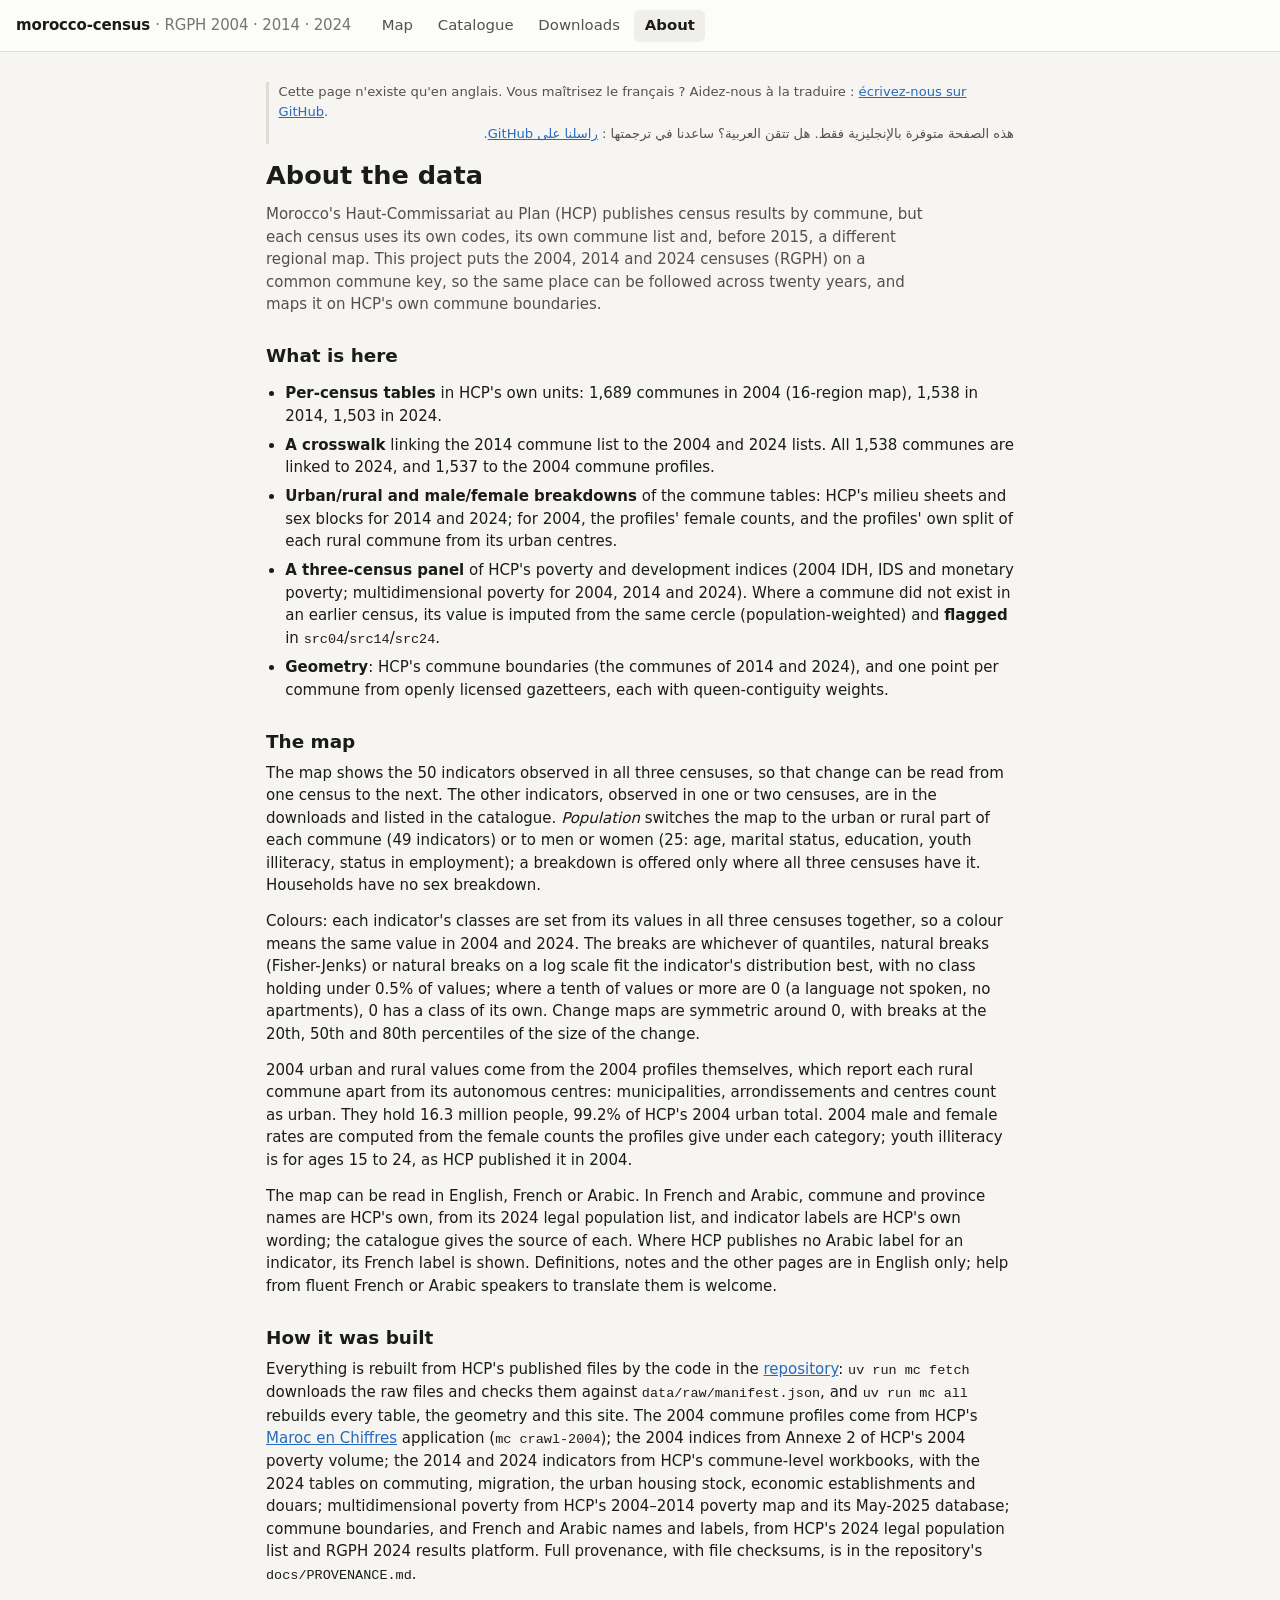
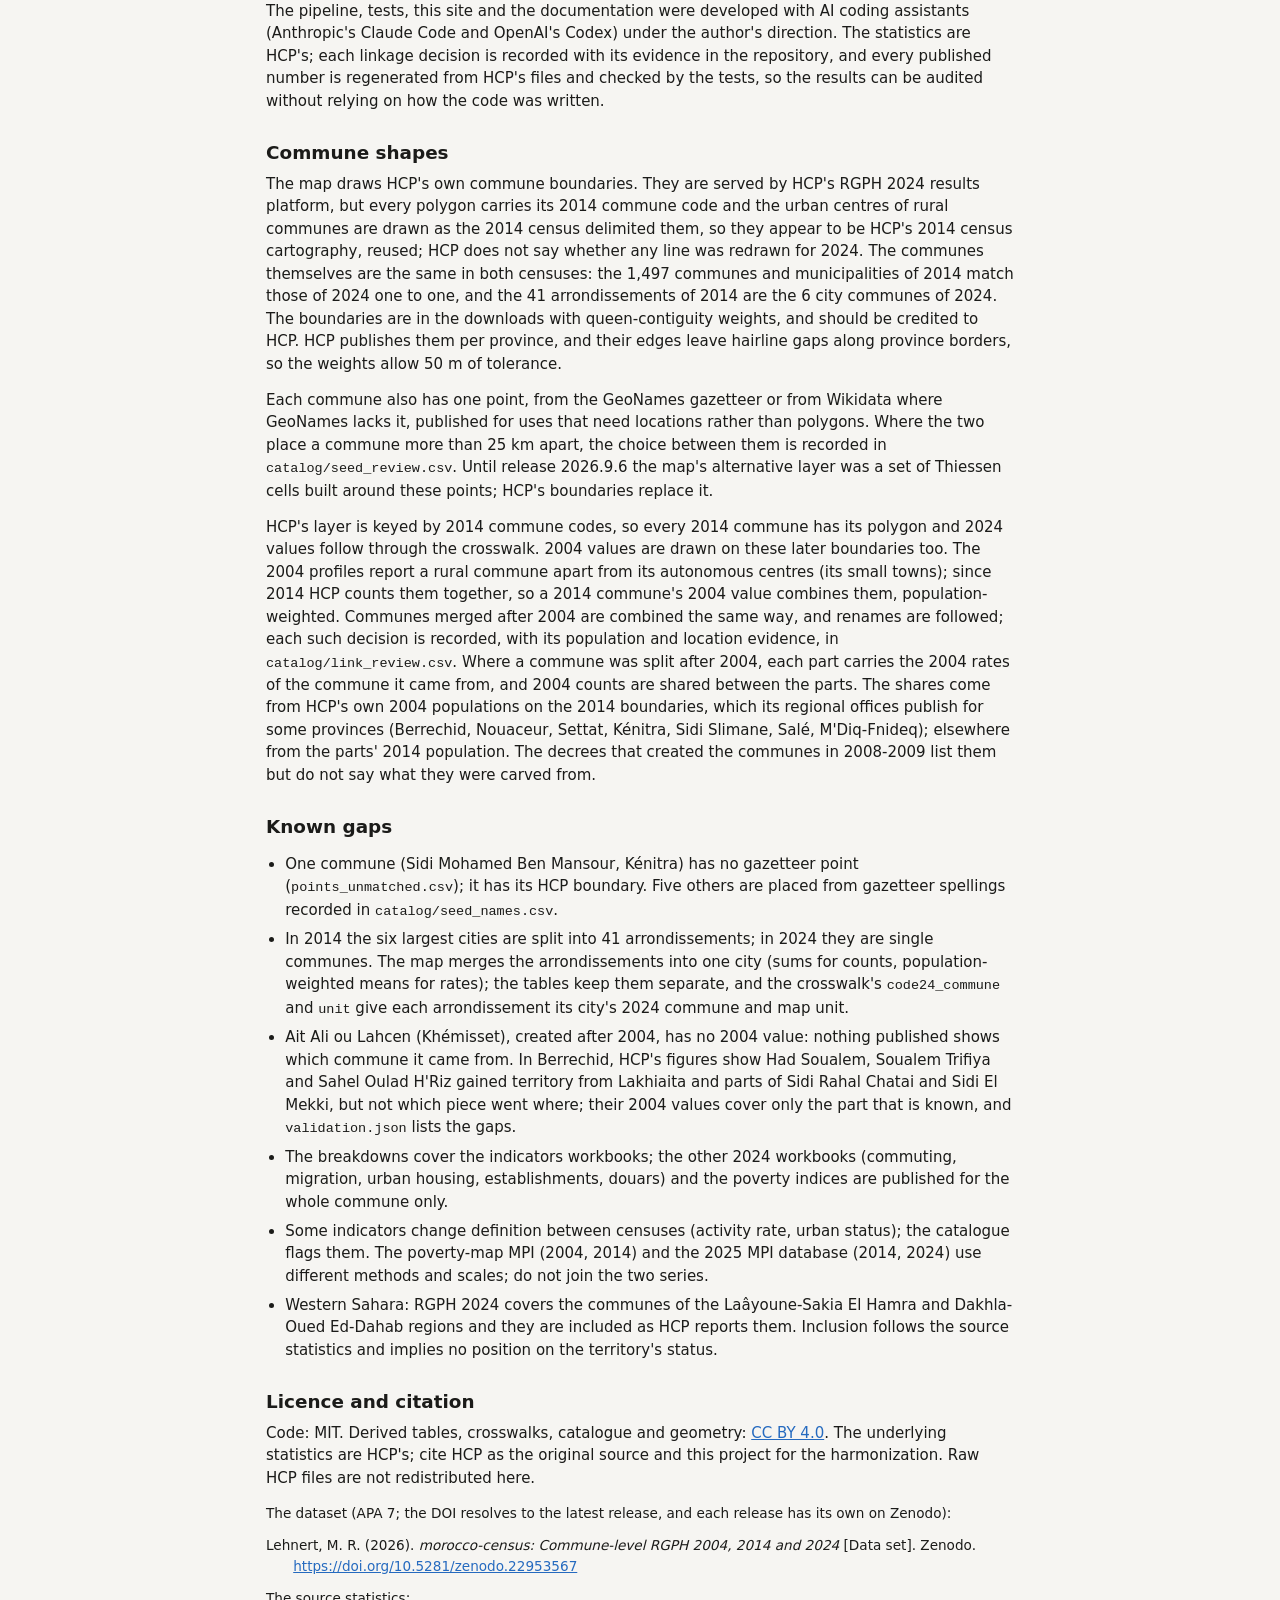
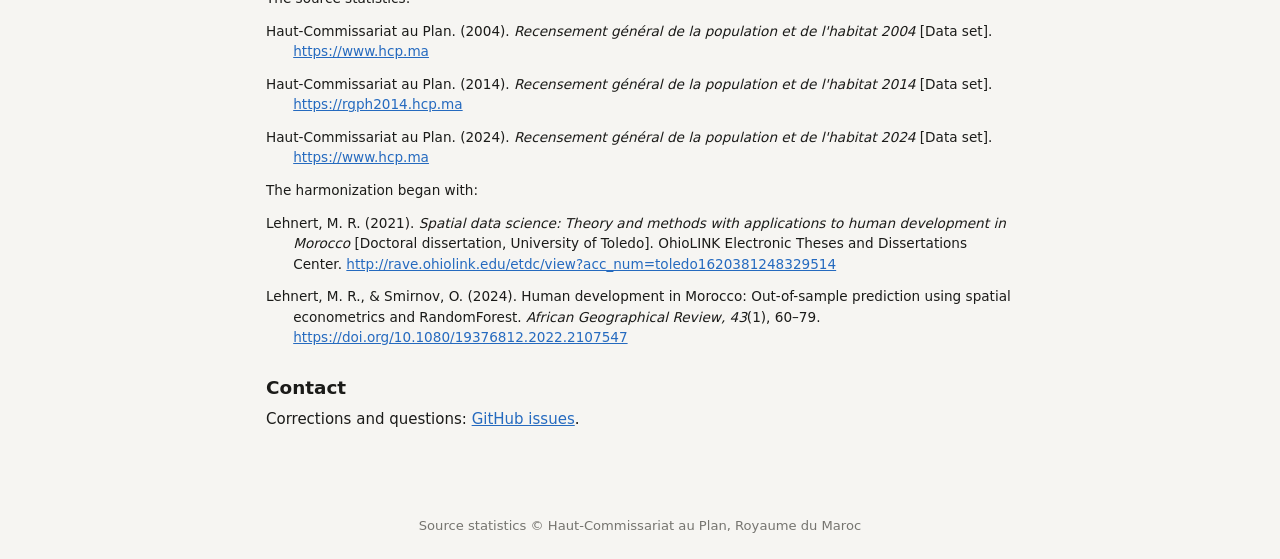
==== commit 25210d52: "Disclose AI assistance (Claude Code, Codex) in README, About and CONTRIBUTING Assisted-by: Claude Co" ====
--- a/site/about.html
+++ b/site/about.html
@@ -69,6 +69,10 @@
     May-2025 database; commune boundaries, and French and Arabic names and labels, from HCP's 2024 legal population
     list and RGPH 2024 results platform. Full provenance, with file checksums, is in the repository's
     <code>docs/PROVENANCE.md</code>.</p>
+  <p>The pipeline, tests, this site and the documentation were developed with AI coding assistants (Anthropic's
+    Claude Code and OpenAI's Codex) under the author's direction. The statistics are HCP's; each linkage decision
+    is recorded with its evidence in the repository, and every published number is regenerated from HCP's files and
+    checked by the tests, so the results can be audited without relying on how the code was written.</p>
 
   <h2>Commune shapes</h2>
   <p>The map draws HCP's own commune boundaries. They are served by HCP's RGPH 2024 results platform, but every polygon
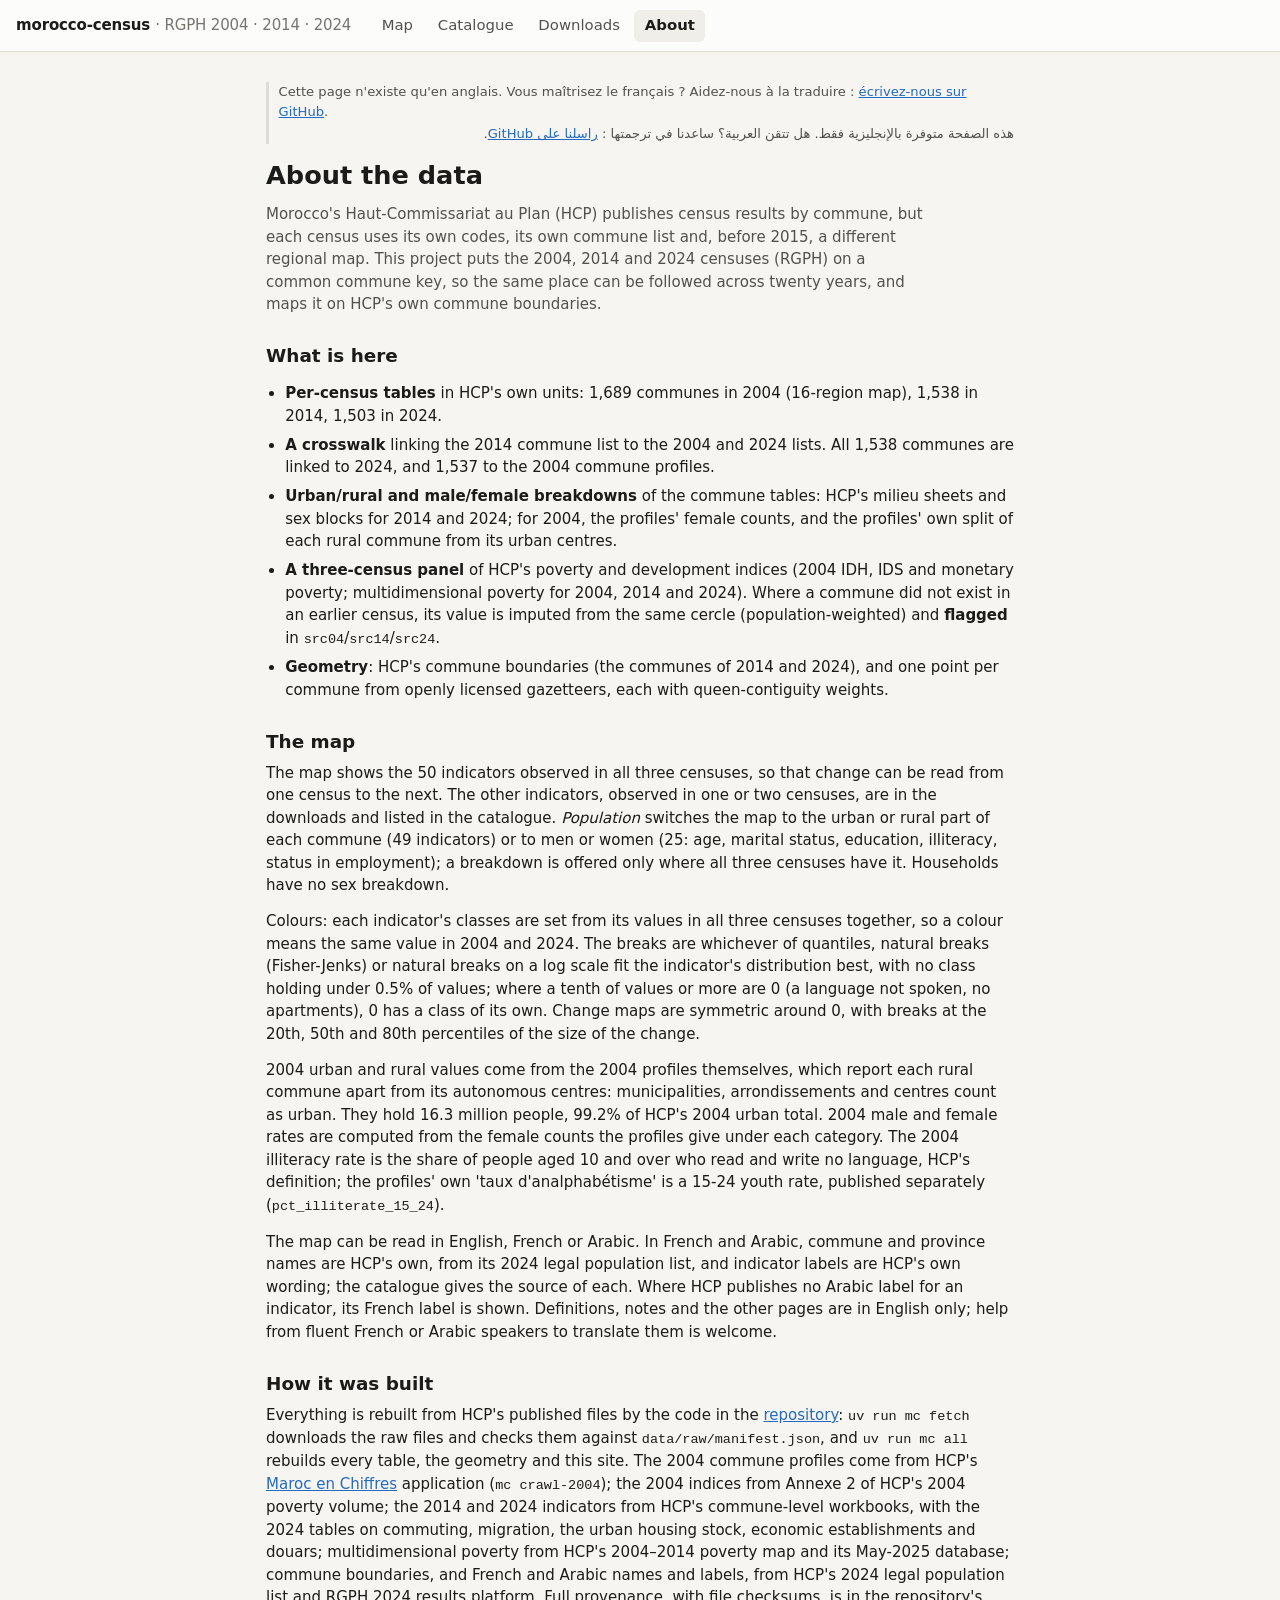
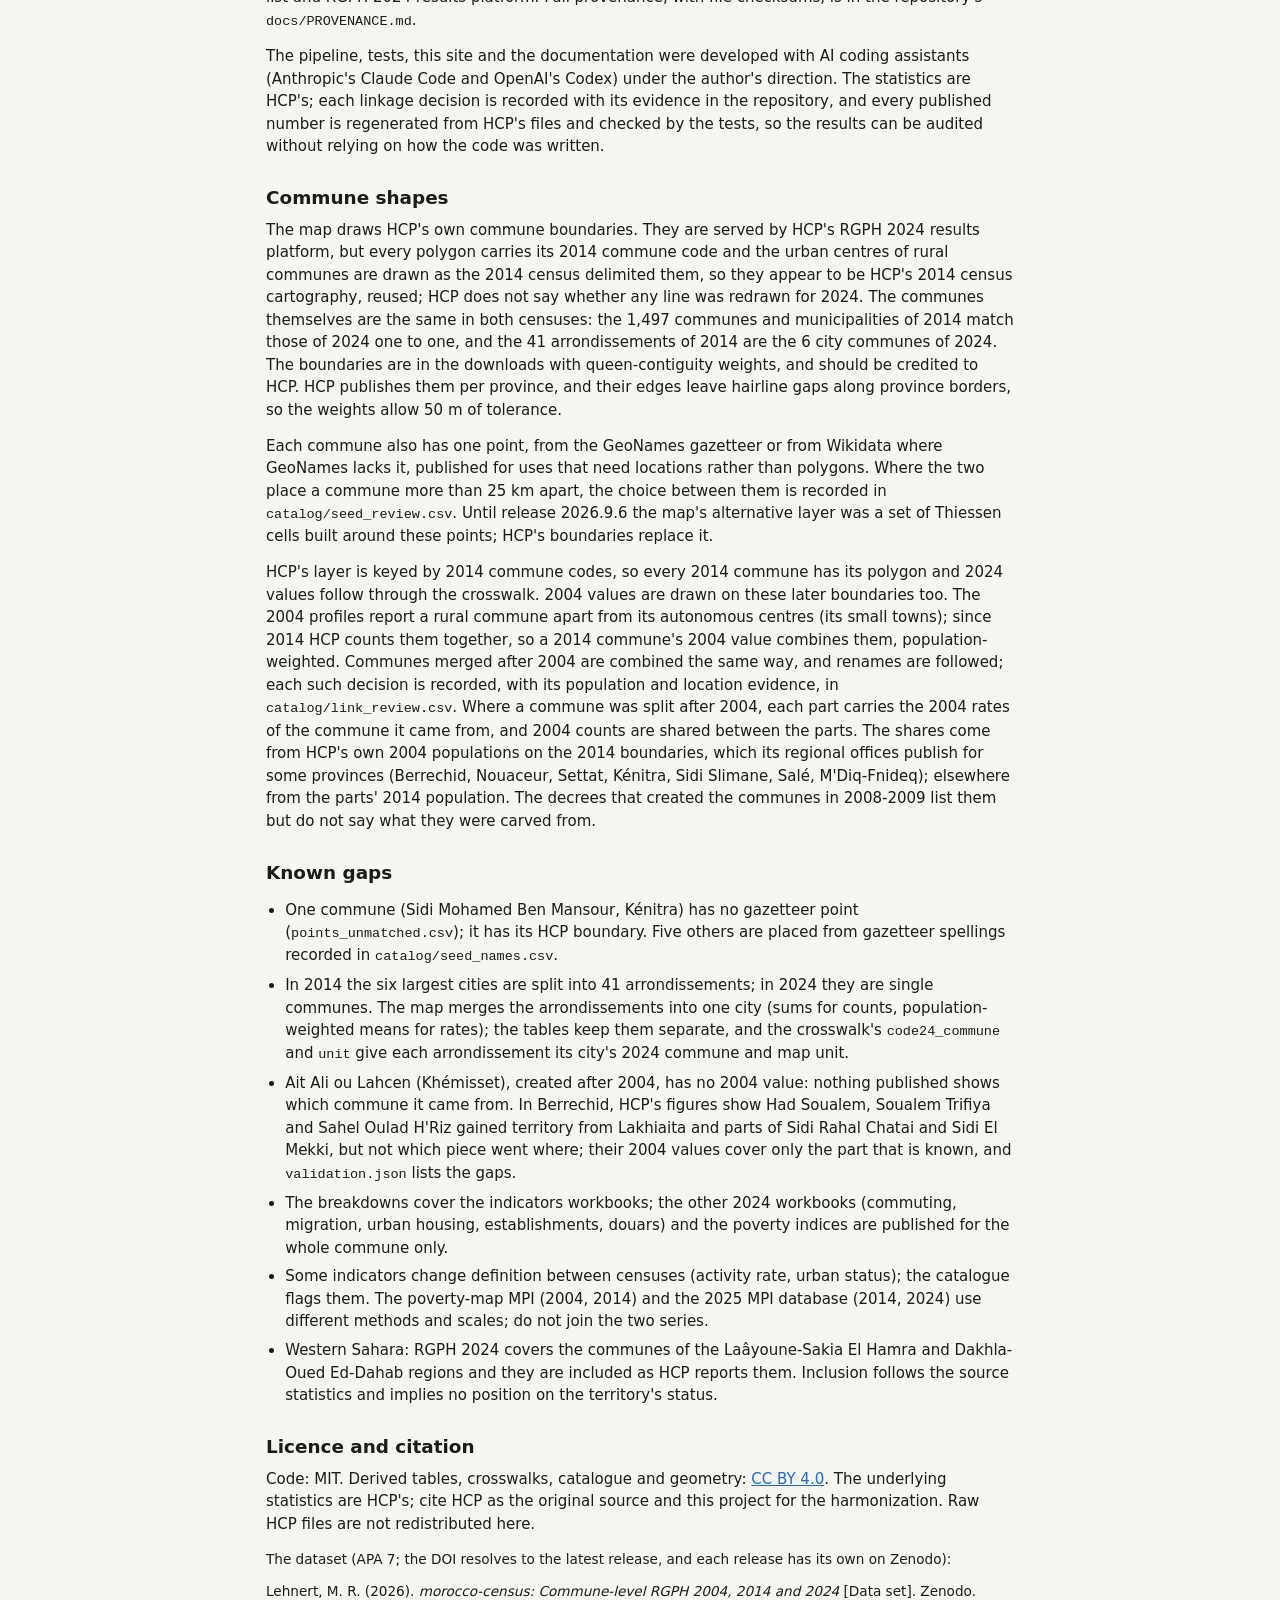
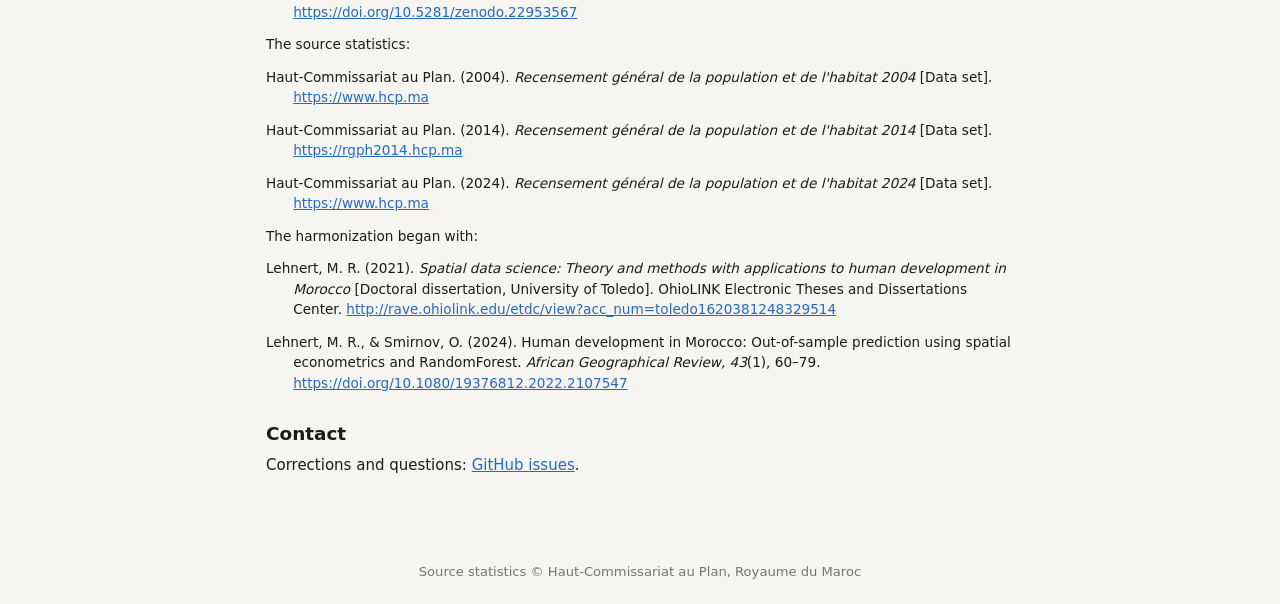
==== commit 648d166f: "Round-3 review: 2004 illiteracy, annex parse and profile-based annex links, national check, Western " ====
--- a/site/about.html
+++ b/site/about.html
@@ -40,7 +40,7 @@
   <p>The map shows the 50 indicators observed in all three censuses, so that change can be read from one census to the
     next. The other indicators, observed in one or two censuses, are in the downloads and listed in the catalogue.
     <i>Population</i> switches the map to the urban or rural part of each commune (49 indicators) or to men or women
-    (25: age, marital status, education, youth illiteracy, status in employment); a breakdown is offered only where
+    (25: age, marital status, education, illiteracy, status in employment); a breakdown is offered only where
     all three censuses have it. Households have no sex breakdown.</p>
   <p>Colours: each indicator's classes are set from its values in all three censuses together, so a colour means the
     same value in 2004 and 2024. The breaks are whichever of quantiles, natural breaks (Fisher-Jenks) or natural breaks
@@ -50,7 +50,9 @@
   <p>2004 urban and rural values come from the 2004 profiles themselves, which report each rural commune apart from
     its autonomous centres: municipalities, arrondissements and centres count as urban. They hold 16.3 million people,
     99.2% of HCP's 2004 urban total. 2004 male and female rates are computed from the female counts the profiles give
-    under each category; youth illiteracy is for ages 15 to 24, as HCP published it in 2004.</p>
+    under each category. The 2004 illiteracy rate is the share of people aged 10 and over who read and write no
+    language, HCP's definition; the profiles' own 'taux d'analphabétisme' is a 15-24 youth rate, published separately
+    (<code>pct_illiterate_15_24</code>).</p>
   <p>The map can be read in English, French or Arabic. In French and Arabic, commune and province names are HCP's
     own, from its 2024 legal population list, and indicator labels are HCP's own wording; the catalogue gives the
     source of each. Where HCP publishes no Arabic label for an indicator, its French label is shown. Definitions,
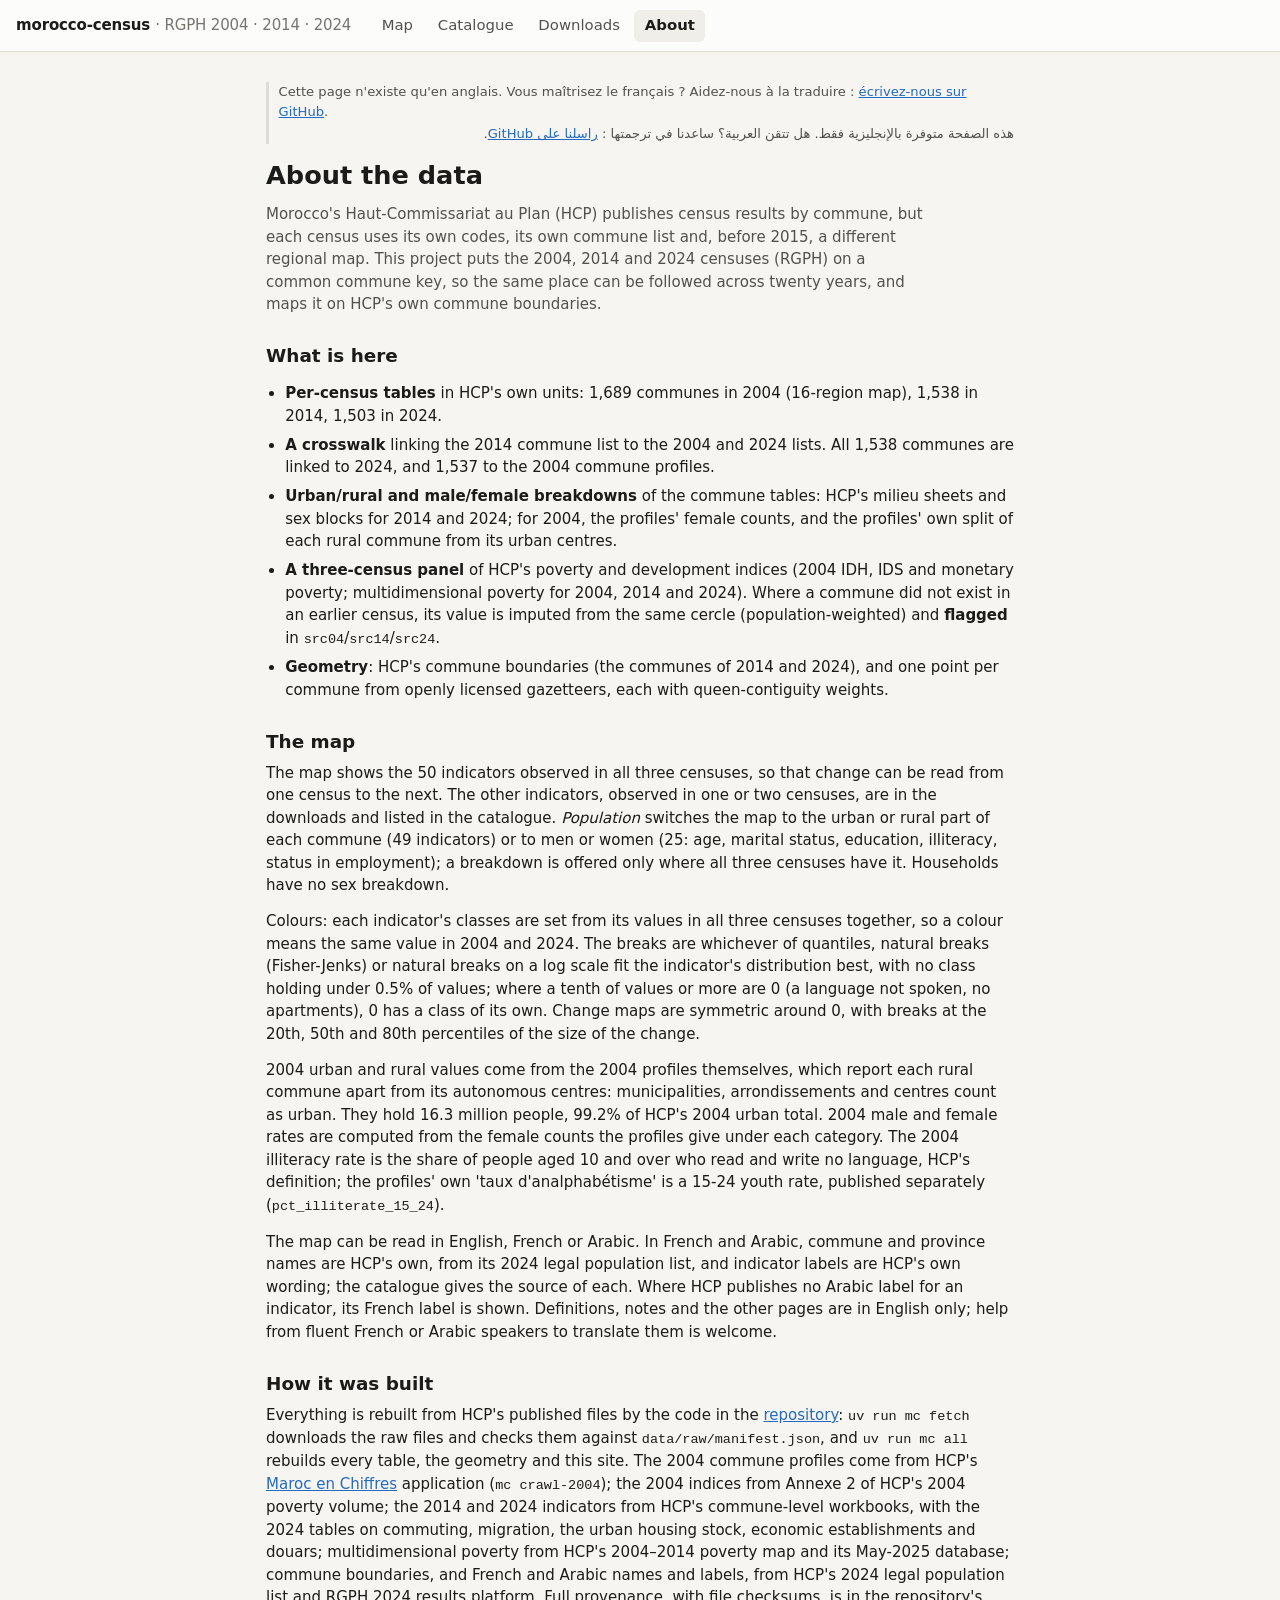
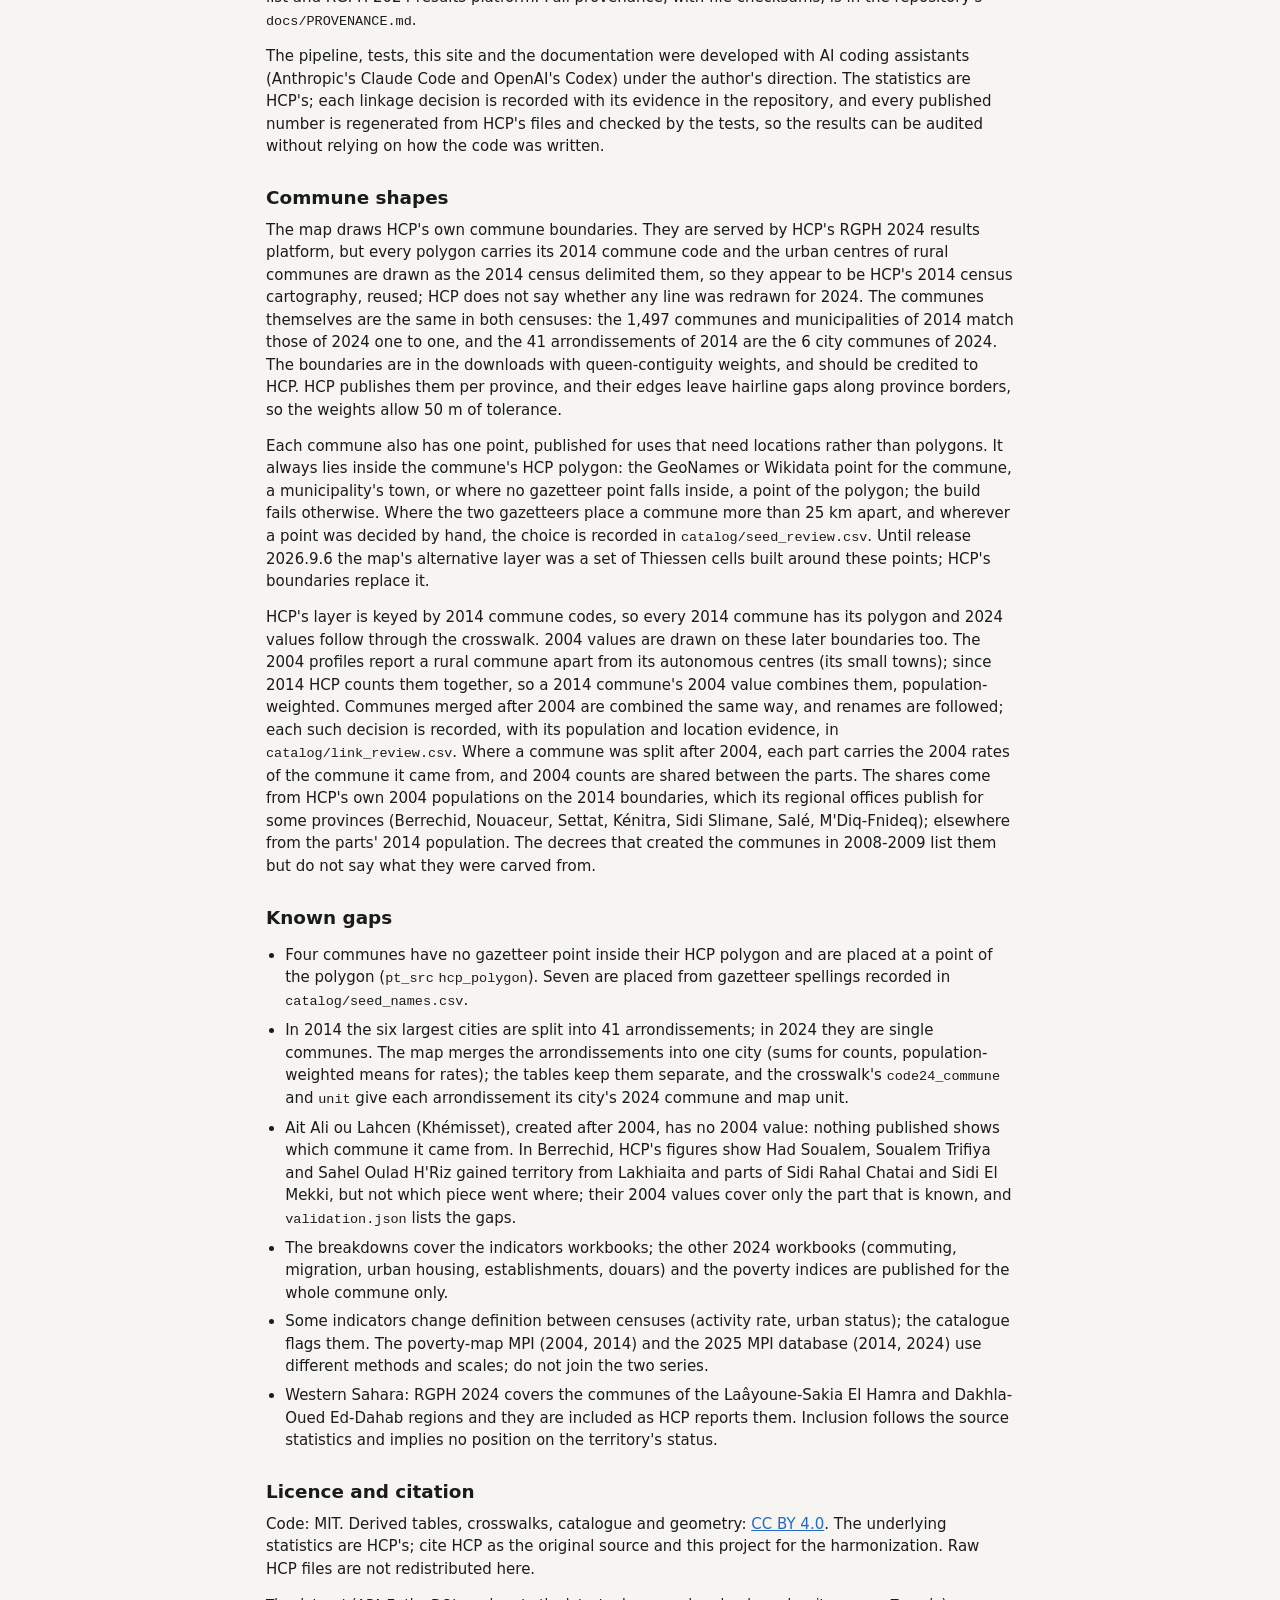
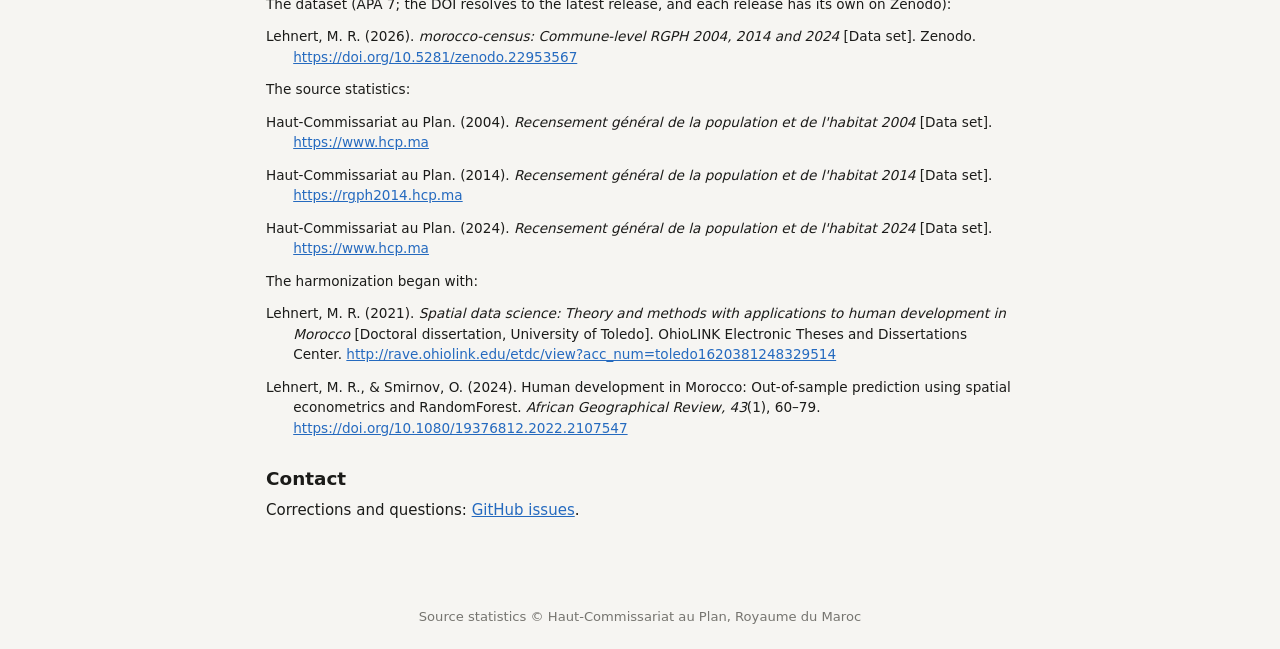
==== commit 428966b6: "Seed points: one per unit, inside its HCP polygon, enforced by the build and tests 130 of 1,502 poin" ====
--- a/site/about.html
+++ b/site/about.html
@@ -84,9 +84,11 @@
     those of 2024 one to one, and the 41 arrondissements of 2014 are the 6 city communes of 2024. The boundaries are in
     the downloads with queen-contiguity weights, and should be credited to HCP. HCP publishes them per province, and
     their edges leave hairline gaps along province borders, so the weights allow 50 m of tolerance.</p>
-  <p>Each commune also has one point, from the GeoNames gazetteer or from Wikidata where GeoNames lacks it, published
-    for uses that need locations rather than polygons. Where the two place a commune more than 25 km apart, the choice
-    between them is recorded in <code>catalog/seed_review.csv</code>. Until release 2026.9.6 the map's alternative
+  <p>Each commune also has one point, published for uses that need locations rather than polygons. It always lies
+    inside the commune's HCP polygon: the GeoNames or Wikidata point for the commune, a municipality's town, or where
+    no gazetteer point falls inside, a point of the polygon; the build fails otherwise. Where the two gazetteers place a
+    commune more than 25 km apart, and wherever a point was decided by hand, the choice is recorded in
+    <code>catalog/seed_review.csv</code>. Until release 2026.9.6 the map's alternative
     layer was a set of Thiessen cells built around these points; HCP's boundaries replace it.</p>
   <p>HCP's layer is keyed by 2014 commune codes, so every 2014 commune has its polygon and 2024 values follow
     through the crosswalk. 2004 values are drawn on these later boundaries too. The 2004 profiles report a rural
@@ -101,8 +103,8 @@
 
   <h2>Known gaps</h2>
   <ul>
-    <li>One commune (Sidi Mohamed Ben Mansour, Kénitra) has no gazetteer point
-      (<code>points_unmatched.csv</code>); it has its HCP boundary. Five others are placed from gazetteer spellings recorded in <code>catalog/seed_names.csv</code>.</li>
+    <li>Four communes have no gazetteer point inside their HCP polygon and are placed at a point of the polygon
+      (<code>pt_src</code> <code>hcp_polygon</code>). Seven are placed from gazetteer spellings recorded in <code>catalog/seed_names.csv</code>.</li>
     <li>In 2014 the six largest cities are split into 41 arrondissements; in 2024 they are single communes. The map
       merges the arrondissements into one city (sums for counts, population-weighted means for rates); the
       tables keep them separate, and the crosswalk's <code>code24_commune</code> and <code>unit</code> give each
